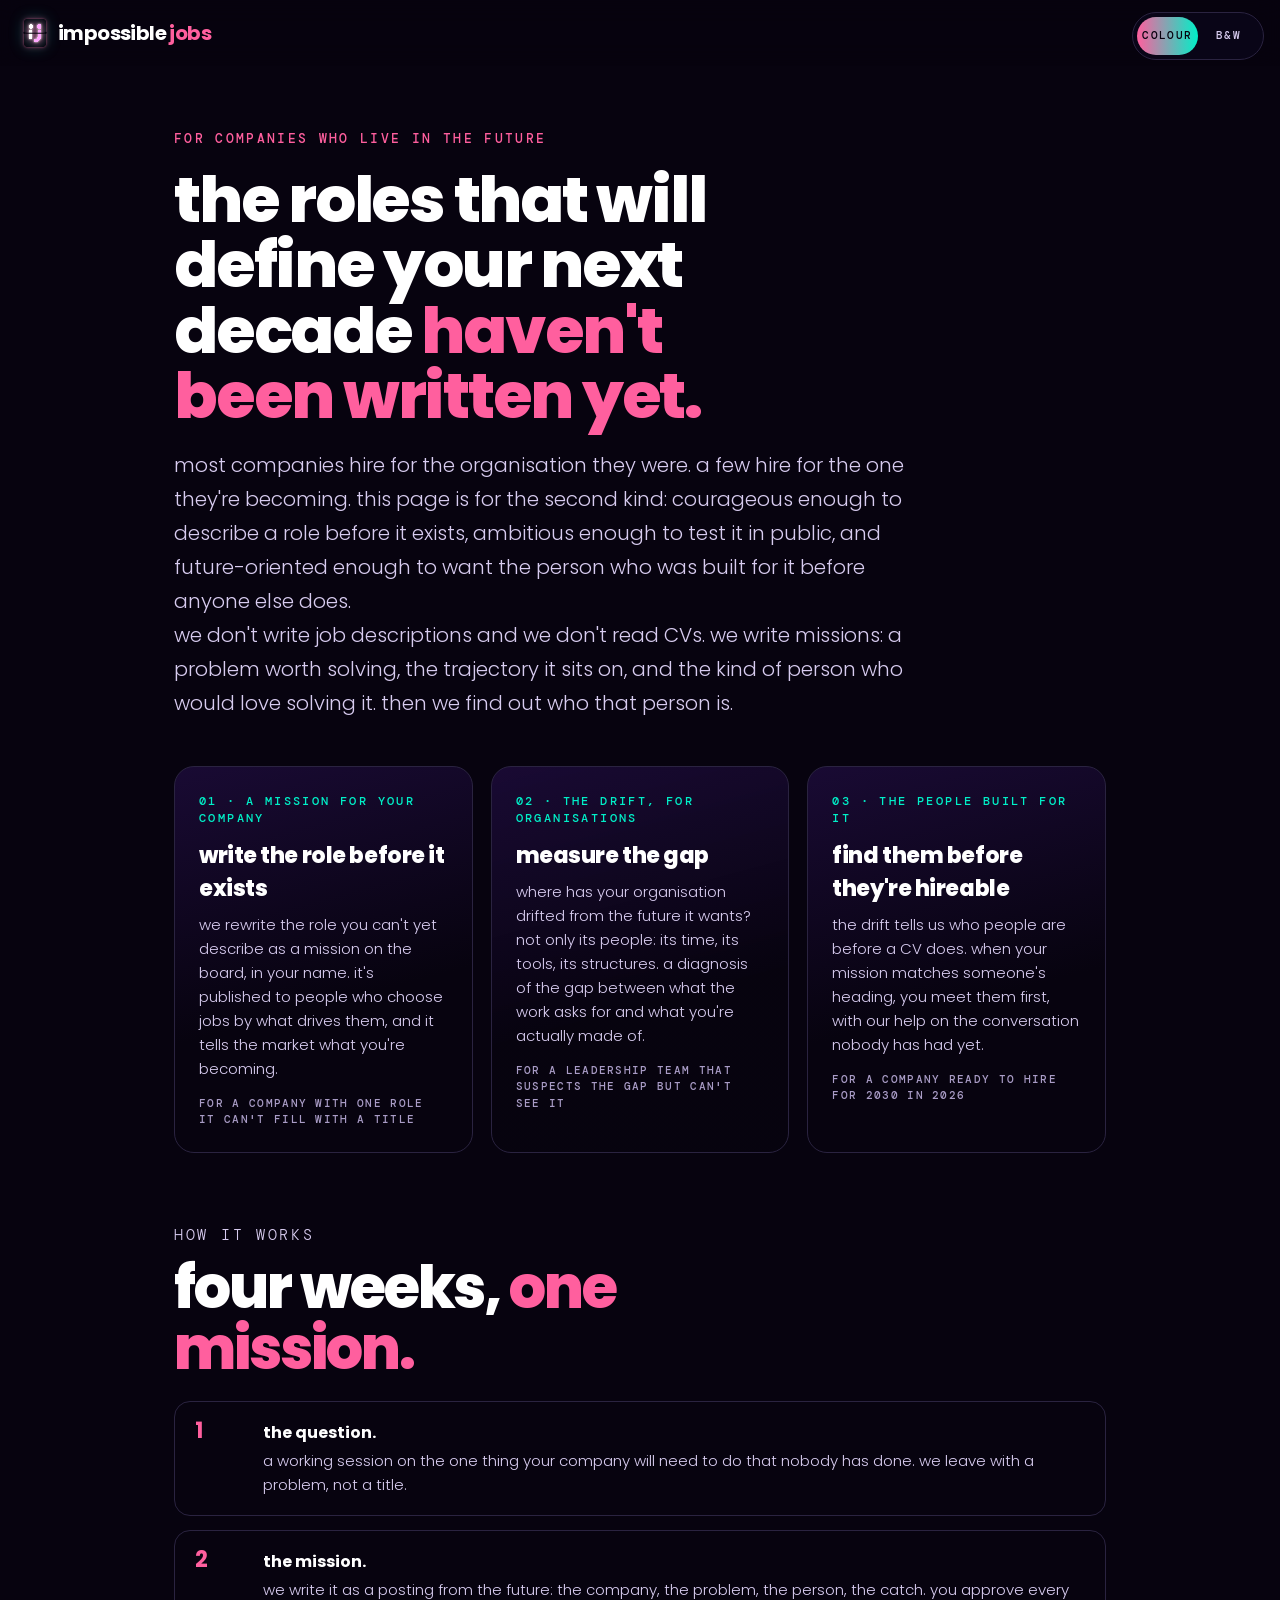
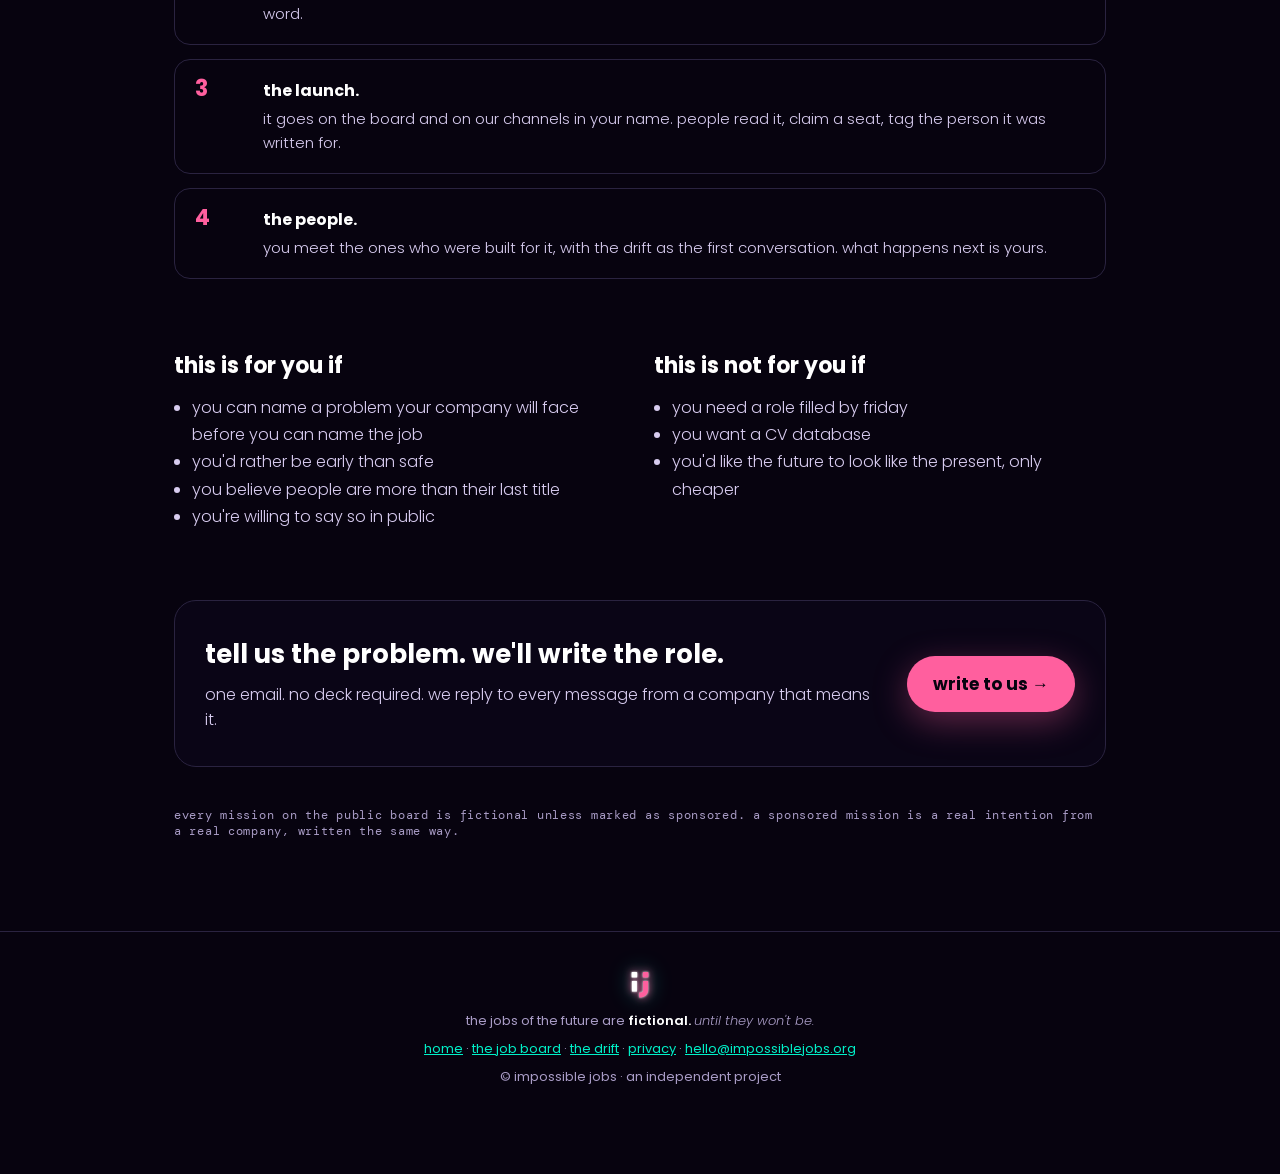
==== companies.html @ d57859fd "Add files via upload" ====
<!doctype html>
<html lang="en">
<head>
<meta charset="utf-8">
<meta name="viewport" content="width=device-width, initial-scale=1, viewport-fit=cover">
<title>for companies who live in the future · impossible jobs</title>
<meta name="description" content="the roles that will define your next decade haven't been written yet. we help courageous, future-oriented companies write them, test them, and find the people built for them.">
<meta name="theme-color" content="#07030f">
<script>try{if(localStorage.getItem('ij-theme')==='mono')document.documentElement.setAttribute('data-theme','mono')}catch(e){}</script>
<meta property="og:type" content="website">
<meta property="og:title" content="impossible jobs · for companies who live in the future">
<meta property="og:description" content="the roles that will define your next decade haven't been written yet.">
<meta property="og:image" content="https://impossiblejobs.org/og.png">
<link rel="canonical" href="https://impossiblejobs.org/companies.html">
<link rel="icon" href="favicon.svg" type="image/svg+xml">
<link rel="preconnect" href="https://fonts.googleapis.com">
<link rel="preconnect" href="https://fonts.gstatic.com" crossorigin>
<link href="https://fonts.googleapis.com/css2?family=Poppins:ital,wght@0,300;0,400;0,600;0,700;0,800;1,300&family=DM+Mono:wght@400;500&display=swap" rel="stylesheet">
<link rel="stylesheet" href="site.css">
<link rel="stylesheet" href="flap.css">
<link rel="stylesheet" href="seat.css">
<link rel="stylesheet" href="mono.css">
<style>
  .cos-page { position: relative; z-index: 1; padding: 130px 24px 80px; }
  .cos-page .wrap { max-width: 980px; }
  .cos-page h1 { font-size: clamp(34px, 5.4vw, 64px); line-height: 1.02; letter-spacing: -.035em; font-weight: 800; margin: 14px 0 20px; max-width: 16ch; }
  .cos-page h1 em { font-style: normal; color: var(--pink); }
  .cos-page .lede { max-width: 62ch; }
  .offers { display: grid; grid-template-columns: repeat(3, 1fr); gap: 18px; margin: 46px 0 0; }
  .offer { padding: 26px 24px 24px; border-radius: 20px; border: 1px solid var(--line); background: linear-gradient(165deg, rgba(107,43,217,.18), rgba(7,3,15,.7) 60%); }
  .offer .n { font: 500 12px/1.4 var(--mono); letter-spacing: .2em; text-transform: uppercase; color: var(--cyan); }
  .offer h3 { margin: 12px 0 8px; font-size: 22px; font-weight: 800; letter-spacing: -.02em; color: #fff; }
  .offer p { margin: 0; color: var(--lavender); font-weight: 300; line-height: 1.6; font-size: 15px; }
  .offer .who { margin-top: 14px; font: 500 11px/1.5 var(--mono); letter-spacing: .12em; text-transform: uppercase; color: var(--muted); }
  .cos-how { margin: 70px 0 0; }
  .cos-how ol { list-style: none; padding: 0; margin: 22px 0 0; display: grid; gap: 14px; }
  .cos-how li { display: grid; grid-template-columns: 54px 1fr; gap: 14px; align-items: start; padding: 18px 20px; border-radius: 16px; border: 1px solid var(--line); }
  .cos-how .k { font: 700 22px/1 'Poppins', sans-serif; color: var(--pink); }
  .cos-how b { display: block; color: #fff; margin-bottom: 4px; }
  .cos-how p { margin: 0; color: var(--lavender); font-weight: 300; line-height: 1.6; font-size: 15px; }
  .cos-for { margin: 70px 0 0; display: grid; grid-template-columns: 1fr 1fr; gap: 28px; }
  .cos-for h2 { font-size: 22px; margin: 0 0 12px; }
  .cos-for ul { margin: 0; padding-left: 18px; color: var(--lavender); font-weight: 300; line-height: 1.7; }
  .cos-contact { margin: 70px 0 0; padding: 34px 30px; border-radius: 22px; border: 1px solid var(--line); background: rgba(12,8,28,.6); display: grid; grid-template-columns: 1fr auto; gap: 24px; align-items: center; }
  .cos-contact h2 { margin: 0 0 8px; font-size: 26px; }
  .cos-contact p { margin: 0; color: var(--lavender); font-weight: 300; }
  .cos-page .fine { font-family: var(--mono); font-size: 12px; letter-spacing: .06em; color: var(--muted); margin-top: 40px; }
  @media (max-width: 760px) { .offers, .cos-for, .cos-contact { grid-template-columns: 1fr; } .cos-page { padding-top: 110px; } }
</style>
</head>
<body>
  <header class="bar on" id="bar">
    <a class="mini" href="index.html" aria-label="impossible jobs, home"><span class="ij-flap" data-size="22" data-mode="spin" data-spin="1800" data-hold="7000" data-delay="2500" aria-hidden="true"></span><span>impossible <span>jobs</span></span></a>
  </header>

  <main class="cos-page">
    <div class="wrap">
      <p class="eyebrow pink">for companies who live in the future</p>
      <h1>the roles that will define your next decade <em>haven't been written yet.</em></h1>
      <p class="lede">most companies hire for the organisation they were. a few hire for the one they're becoming. this page is for the second kind: courageous enough to describe a role before it exists, ambitious enough to test it in public, and future-oriented enough to want the person who was built for it before anyone else does.</p>
      <p class="lede">we don't write job descriptions and we don't read CVs. we write missions: a problem worth solving, the trajectory it sits on, and the kind of person who would love solving it. then we find out who that person is.</p>

      <div class="offers">
        <div class="offer"><p class="n">01 · a mission for your company</p><h3>write the role before it exists</h3><p>we rewrite the role you can't yet describe as a mission on the board, in your name. it's published to people who choose jobs by what drives them, and it tells the market what you're becoming.</p><p class="who">for a company with one role it can't fill with a title</p></div>
        <div class="offer"><p class="n">02 · the drift, for organisations</p><h3>measure the gap</h3><p>where has your organisation drifted from the future it wants? not only its people: its time, its tools, its structures. a diagnosis of the gap between what the work asks for and what you're actually made of.</p><p class="who">for a leadership team that suspects the gap but can't see it</p></div>
        <div class="offer"><p class="n">03 · the people built for it</p><h3>find them before they're hireable</h3><p>the drift tells us who people are before a CV does. when your mission matches someone's heading, you meet them first, with our help on the conversation nobody has had yet.</p><p class="who">for a company ready to hire for 2030 in 2026</p></div>
      </div>

      <div class="cos-how">
        <p class="eyebrow">how it works</p>
        <h2 class="h2" style="margin:10px 0 0">four weeks, <em>one mission.</em></h2>
        <ol>
          <li><span class="k">1</span><div><b>the question.</b><p>a working session on the one thing your company will need to do that nobody has done. we leave with a problem, not a title.</p></div></li>
          <li><span class="k">2</span><div><b>the mission.</b><p>we write it as a posting from the future: the company, the problem, the person, the catch. you approve every word.</p></div></li>
          <li><span class="k">3</span><div><b>the launch.</b><p>it goes on the board and on our channels in your name. people read it, claim a seat, tag the person it was written for.</p></div></li>
          <li><span class="k">4</span><div><b>the people.</b><p>you meet the ones who were built for it, with the drift as the first conversation. what happens next is yours.</p></div></li>
        </ol>
      </div>

      <div class="cos-for">
        <div><h2>this is for you if</h2><ul><li>you can name a problem your company will face before you can name the job</li><li>you'd rather be early than safe</li><li>you believe people are more than their last title</li><li>you're willing to say so in public</li></ul></div>
        <div><h2>this is not for you if</h2><ul><li>you need a role filled by friday</li><li>you want a CV database</li><li>you'd like the future to look like the present, only cheaper</li></ul></div>
      </div>

      <div class="cos-contact">
        <div><h2>tell us the problem. we'll write the role.</h2><p>one email. no deck required. we reply to every message from a company that means it.</p></div>
        <a class="cta-main" href="mailto:hello@impossiblejobs.org?subject=a%20role%20from%20the%20future">write to us →</a>
      </div>
      <p class="fine">every mission on the public board is fictional unless marked as sponsored. a sponsored mission is a real intention from a real company, written the same way.</p>
    </div>
  </main>

  <footer>
    <p class="foot-mark"><svg class="ij-mono sm" width="28" height="28" viewBox="0 0 100 100" fill="none" aria-hidden="true"><rect x="20" y="0" width="20" height="20" rx="2.5" fill="#ffffff"/><rect x="60" y="0" width="20" height="20" rx="2.5" fill="#ff5f9e"/><path d="M30 32v38" stroke="#ffffff" stroke-width="18"/><path d="M70 32v33a17 17 0 0 1-17 17H47" stroke="#ff5f9e" stroke-width="18"/></svg></p>
    <p>the jobs of the future are <strong>fictional.</strong> <em>until they won't be.</em></p>
    <p><a href="index.html">home</a> · <a href="jobs.html">the job board</a> · <a href="drift.html">the drift</a> · <a href="privacy.html">privacy</a> · <a href="mailto:hello@impossiblejobs.org">hello@impossiblejobs.org</a></p>
    <p>© impossible jobs · an independent project</p>
  </footer>
<script src="flap.js"></script>
<script src="seat.js"></script>
<script src="theme.js"></script>
</body>
</html>
---- site.css ----
:root {
    --bg: #07030f;
    --pink: #ff5f9e;
    --cyan: #00f0c8;
    --amber: #ffc857;
    --lavender: #d8ccf0;
    --muted: #a99cc6;
    --line: #2a2340;
    --mono: 'DM Mono', ui-monospace, monospace;
  }
  * { box-sizing: border-box; }
  html { scroll-behavior: smooth; overflow-x: clip; }
  body { margin: 0; background: var(--bg); color: #fff; font-family: 'Poppins', 'Avenir Next', 'Segoe UI', sans-serif; -webkit-font-smoothing: antialiased; overflow-x: clip; }
  a { color: var(--cyan); }

  /* ---------- fixed backdrop ---------- */
  .sky { position: fixed; inset: 0; z-index: 0; pointer-events: none; overflow: hidden; }
  .glow { position: absolute; border-radius: 50%; will-change: transform; }   /* soft radial gradients already: the old 90px blur cost more than anything else on the page and was barely visible */
  .glow.a { width: 60vmax; height: 60vmax; left: -18vmax; top: -22vmax; background: radial-gradient(circle, #6b2bd9 0%, transparent 65%); opacity: .55; }
  .glow.b { width: 55vmax; height: 55vmax; right: -20vmax; bottom: -24vmax; background: radial-gradient(circle, #ff5f9e 0%, transparent 62%); opacity: .38; }
  .stars { position: absolute; left: 0; right: 0; top: -100%; height: 300%; will-change: transform;
    background-image:
      radial-gradient(1px 1px at 20px 30px, #fff 50%, transparent 51%),
      radial-gradient(1px 1px at 140px 90px, #d8ccf0 50%, transparent 51%),
      radial-gradient(1.5px 1.5px at 90px 160px, #fff 50%, transparent 51%),
      radial-gradient(1px 1px at 210px 220px, #00f0c8 50%, transparent 51%),
      radial-gradient(1px 1px at 260px 40px, #fff 50%, transparent 51%);
    background-size: 300px 260px; opacity: .45; }
  .stars.far { background-size: 180px 170px; opacity: .25; }
  /* faint perspective grid: the "horizon" of the future */
  .horizon { position: absolute; left: -50%; right: -50%; bottom: -10%; height: 55%; transform-origin: 50% 100%; transform: perspective(500px) rotateX(62deg);
    overflow: hidden; mask-image: linear-gradient(to top, #000 0%, transparent 80%); -webkit-mask-image: linear-gradient(to top, #000 0%, transparent 80%); opacity: 0; will-change: opacity; }
  /* the grid slides inside the horizon (a cheap GPU move) instead of repainting its background on every scroll frame */
  .horizon-grid { position: absolute; left: 0; right: 0; top: -64px; bottom: 0; will-change: transform;
    background-image: linear-gradient(rgba(0,240,200,.12) 1px, transparent 1px), linear-gradient(90deg, rgba(0,240,200,.12) 1px, transparent 1px);
    background-size: 64px 64px; }

  .progress { position: fixed; top: 0; left: 0; height: 3px; width: 100%; z-index: 50; transform-origin: 0 50%; transform: scaleX(0); background: linear-gradient(90deg, var(--cyan), var(--pink)); }

  /* top bar */
  .bar { position: fixed; top: 0; left: 0; right: 0; z-index: 40; display: flex; justify-content: space-between; align-items: center; padding: 18px 24px;
    transition: background .4s, opacity .4s, transform .4s; opacity: 0; transform: translateY(-100%); }
  .bar.on { opacity: 1; transform: none; background: rgba(7,3,15,.72); backdrop-filter: blur(12px); -webkit-backdrop-filter: blur(12px); }
  .mini { display: flex; align-items: center; gap: 10px; color: #fff; text-decoration: none; font-weight: 700; font-size: 20px; letter-spacing: -.03em; white-space: nowrap; }
  .mini > svg { width: 20px; height: 20px; }
  .mini span span, .wordmark span { color: var(--pink); }

  /* time machine: the year advances as you scroll */
  .year { position: fixed; right: 20px; bottom: 20px; z-index: 40; font-family: var(--mono); font-size: 12px; letter-spacing: .14em; text-transform: uppercase; color: var(--muted);
    display: flex; align-items: center; gap: 10px; padding: 10px 14px; border: 1px solid var(--line); border-radius: 999px; background: rgba(7,3,15,.7); backdrop-filter: blur(8px); -webkit-backdrop-filter: blur(8px);
    opacity: 0; transition: opacity .5s; }
  .year.on { opacity: 1; }
  .year b { color: #fff; font-weight: 500; font-size: 15px; letter-spacing: .08em; min-width: 4ch; }
  .year i { width: 7px; height: 7px; border-radius: 50%; background: var(--pink); box-shadow: 0 0 10px var(--pink); }
  .year.future i { background: var(--cyan); box-shadow: 0 0 10px var(--cyan); }

  main, footer { position: relative; z-index: 1; }
  section { position: relative; }
  .wrap { max-width: 1180px; margin: 0 auto; padding: 0 24px; }
  .eyebrow { font-family: var(--mono); font-size: 13px; font-weight: 500; letter-spacing: .18em; text-transform: uppercase; color: var(--cyan); margin: 0 0 20px; }
  .eyebrow.pink { color: var(--pink); }
  .h2 { margin: 0 0 28px; font-size: clamp(34px, 4.6vw, 64px); font-weight: 800; letter-spacing: -.035em; line-height: 1.04; max-width: 18ch; }
  .h2 em { font-style: normal; color: var(--pink); }
  .lede { margin: 0; max-width: 56ch; font-size: clamp(17px, 1.6vw, 20px); line-height: 1.7; color: var(--lavender); font-weight: 300; }

  /* ---------- 1. hero ---------- */
  .hero { height: 170vh; }
  .hero .stick { position: sticky; top: 0; height: 100vh; height: 100svh; display: flex; flex-direction: column; align-items: center; justify-content: center; text-align: center; padding: 0 20px; overflow: hidden; }
  .logo { display: flex; align-items: center; gap: 14px; }
  .wordmark { font-weight: 700; font-size: clamp(30px, 6vw, 56px); letter-spacing: -0.03em; line-height: 1; }
  .slogan { margin: clamp(40px, 8vh, 80px) 0 0; max-width: 15ch; font-weight: 800; font-size: clamp(42px, 8.4vw, 112px); line-height: 1.02; letter-spacing: -0.04em; will-change: transform, opacity; }
  .slogan em { font-style: normal; color: var(--pink); white-space: nowrap; }
  .slogan .w { display: inline-block; opacity: 0; transform: translateY(40px) rotate(4deg); animation: rise .9s cubic-bezier(.2,.8,.2,1) forwards; }
  @keyframes rise { to { opacity: 1; transform: none; } }
  .sub { margin: 26px 0 0; max-width: 36ch; font-weight: 300; font-size: clamp(17px, 2vw, 22px); line-height: 1.6; color: var(--lavender); opacity: 0; animation: fade 1s 1.1s forwards; }
  @keyframes fade { to { opacity: 1; } }
  .hint { position: absolute; bottom: 32px; left: 50%; transform: translateX(-50%); display: flex; flex-direction: column; align-items: center; gap: 10px;
    font-family: var(--mono); font-size: 12px; letter-spacing: .2em; text-transform: uppercase; color: var(--muted); opacity: 0; animation: fade 1s 1.6s forwards; white-space: nowrap; }
  .hint i { width: 22px; height: 36px; border: 1.5px solid var(--muted); border-radius: 12px; position: relative; }
  .hint i::after { content: ""; position: absolute; left: 50%; top: 7px; width: 3px; height: 7px; margin-left: -1.5px; border-radius: 2px; background: var(--pink); animation: wheel 1.6s infinite; }
  @keyframes wheel { 0% { opacity: 0; transform: translateY(-3px); } 30% { opacity: 1; } 100% { opacity: 0; transform: translateY(12px); } }

  /* ---------- 2. word scrub ---------- */
  .scrub { height: 280vh; }
  .scrub .stick { position: sticky; top: 0; height: 100vh; height: 100svh; display: flex; align-items: center; }
  .scrub p { margin: 0; font-weight: 700; font-size: clamp(30px, 5.2vw, 72px); line-height: 1.12; letter-spacing: -.035em; max-width: 19ch; }
  .scrub .word { opacity: .12; transition: opacity .15s linear, color .3s; }
  .scrub .word.lit { opacity: 1; }
  .scrub .word.hot.lit { color: var(--pink); }

  /* ---------- reveal helpers ---------- */
  .reveal { opacity: 0; transform: translateY(60px); transition: opacity 1s cubic-bezier(.2,.8,.2,1), transform 1s cubic-bezier(.2,.8,.2,1); transition-delay: var(--d, 0s); }
  .reveal.left { transform: translateX(-60px); }
  .reveal.zoom { transform: scale(.85); }
  .reveal.in { opacity: 1; transform: none; }

  /* ---------- 3. the state of work (data) ---------- */
  .state { padding: 16vh 0 8vh; }
  .report-head { display: flex; flex-wrap: wrap; justify-content: space-between; align-items: flex-end; gap: 24px; margin-bottom: 64px; }
  .stamp { font-family: var(--mono); font-size: 12px; letter-spacing: .14em; text-transform: uppercase; color: var(--muted); border: 1px solid var(--line); border-radius: 8px; padding: 10px 14px; line-height: 1.7; }
  .stamp b { color: var(--pink); font-weight: 500; }

  /* people grid: 100 people, 20 light up */
  .people-sec { height: 220vh; }
  .people-sec .stick { position: sticky; top: 0; height: 100vh; height: 100svh; display: flex; align-items: center; }
  .people-layout { display: grid; grid-template-columns: 1fr; gap: 40px; align-items: center; }
  @media (min-width: 900px) { .people-layout { grid-template-columns: 1.1fr 1fr; gap: 72px; } }
  .people { display: grid; grid-template-columns: repeat(10, 1fr); gap: clamp(6px, 1vw, 12px); max-width: 520px; }
  .person { aspect-ratio: 3 / 4; width: 100%; color: #3a3058; transition: color .35s, transform .35s, filter .35s; }
  .person.on { color: var(--pink); transform: translateY(-3px); filter: drop-shadow(0 0 6px rgba(255,95,158,.6)); }
  .person.cy.on { color: var(--cyan); filter: drop-shadow(0 0 6px rgba(0,240,200,.6)); }
  @media (max-width: 700px) { .people { max-width: 250px; gap: 5px; } .people-layout { gap: 24px; } .goal-sec .big-cap, .people-sec .big-cap { font-size: 16px; } .goal-num, .big-num { font-size: 80px; } }
  .big-num { font-size: clamp(88px, 13vw, 180px); font-weight: 800; letter-spacing: -.06em; line-height: .9; }
  .big-num small { font-size: .35em; letter-spacing: -.03em; }
  .big-cap { margin: 18px 0 0; font-size: clamp(18px, 1.8vw, 22px); line-height: 1.6; color: var(--lavender); font-weight: 300; max-width: 30ch; }
  .big-cap strong { color: #fff; font-weight: 600; }
  sup a { color: var(--cyan); text-decoration: none; font-family: var(--mono); font-size: 11px; }

  .stat-grid { display: grid; grid-template-columns: 1fr; gap: 18px; padding-bottom: 6vh; }
  @media (min-width: 620px) { .stat-grid { grid-template-columns: 1fr 1fr; } }
  @media (min-width: 960px) { .stat-grid { grid-template-columns: repeat(3, 1fr); } }
  .stat .num { white-space: nowrap; }
  .stat { border: 1px solid var(--line); border-radius: 16px; padding: 30px 26px 28px; background: rgba(255,255,255,.02); position: relative; overflow: hidden; }
  .stat::after { content: ""; position: absolute; left: 0; top: 0; height: 2px; width: 100%; background: var(--c, var(--pink)); transform: scaleX(0); transform-origin: 0 50%; transition: transform 1.4s cubic-bezier(.2,.8,.2,1) .3s; }
  .stat.in::after { transform: scaleX(1); }
  .stat .k { font-family: var(--mono); font-size: 12px; letter-spacing: .14em; text-transform: uppercase; color: var(--muted); }
  .stat .num { margin-top: 14px; font-size: clamp(54px, 6.4vw, 84px); font-weight: 800; letter-spacing: -.05em; line-height: 1; color: var(--c, #fff); }
  .stat p { margin: 14px 0 0; font-size: 16px; line-height: 1.55; color: var(--lavender); font-weight: 300; }
  .stat.wide { grid-column: 1 / -1; display: flex; flex-wrap: wrap; align-items: center; gap: 12px 40px; }
  .stat.wide .num { margin: 0; font-size: clamp(64px, 10vw, 140px); }
  .stat.wide p { flex: 1 1 320px; margin: 0; font-size: clamp(17px, 1.7vw, 20px); }
  .meter { margin-top: 18px; height: 6px; border-radius: 4px; background: var(--line); overflow: hidden; }
  .meter i { display: block; height: 100%; width: 0; background: var(--c, var(--pink)); border-radius: 4px; transition: width 1.6s cubic-bezier(.2,.8,.2,1) .2s; }
  .stat.in .meter i { width: var(--w); }

  /* ---------- 4. why we were born: the gap ---------- */
  .gap-sec { height: 300vh; }
  .gap-sec .stick { position: sticky; top: 0; height: 100vh; height: 100svh; display: flex; flex-direction: column; justify-content: center; overflow: hidden; }
  .gap-intro { text-align: center; margin-bottom: clamp(28px, 5vh, 56px); }
  .gap-intro .h2 { margin: 0 auto; max-width: 20ch; }
  .split { position: relative; display: grid; grid-template-columns: 1fr 1fr; gap: 0; max-width: 1080px; margin: 0 auto; width: 100%; }
  .side { padding: 28px clamp(16px, 3vw, 40px); will-change: transform; }
  .side.l { text-align: right; border-right: 2px solid var(--line); }
  .side.r { border-left: 2px solid var(--line); }
  .side h3 { margin: 0 0 18px; font-family: var(--mono); font-size: 12px; font-weight: 500; letter-spacing: .16em; text-transform: uppercase; }
  .side.l h3 { color: var(--muted); } .side.r h3 { color: var(--pink); }
  .side ul { margin: 0; padding: 0; list-style: none; display: grid; gap: 10px; }
  .side li { font-size: clamp(18px, 2.4vw, 30px); font-weight: 700; letter-spacing: -.02em; line-height: 1.15; }
  .side.l li { color: #6f6590; text-decoration: line-through; text-decoration-color: rgba(255,95,158,.0); transition: text-decoration-color .6s; }
  .side.l.cross li { text-decoration-color: rgba(255,95,158,.7); }
  .rift { position: absolute; top: 0; bottom: 0; left: 50%; width: 0; display: flex; align-items: center; justify-content: center; pointer-events: none; }
  .rift-label { position: absolute; white-space: nowrap; text-align: center; opacity: 0; transform: scale(.8); will-change: transform, opacity; }
  .rift-label .wordmark { font-size: clamp(22px, 3vw, 40px); }
  .rift-label span.t { display: block; margin-top: 10px; font-family: var(--mono); font-size: 12px; letter-spacing: .16em; text-transform: uppercase; color: var(--cyan); }
  .rift-beam { position: absolute; top: -10%; bottom: -10%; width: 2px; left: -1px; background: linear-gradient(transparent, var(--cyan), var(--pink), transparent); opacity: 0; filter: drop-shadow(0 0 10px var(--cyan)); }
  .gap-out { margin: clamp(28px, 5vh, 56px) auto 0; max-width: 60ch; text-align: center; opacity: 0; transform: translateY(20px); transition: opacity .8s, transform .8s; }
  .gap-out.in { opacity: 1; transform: none; }
  @media (max-width: 700px) {
    .split { display: flex; flex-direction: column; }
    .side.l, .side.r { text-align: center; border: 0; padding: 6px 8px; }
    .side.l { order: 1; } .rift { order: 2; } .side.r { order: 3; }
    .side ul { gap: 4px; } .side h3 { margin-bottom: 10px; }
    .rift { position: relative; left: auto; top: auto; bottom: auto; width: auto; height: 96px; }
    .rift-beam { top: 50%; bottom: auto; left: 10%; right: 10%; width: auto; height: 2px; background: linear-gradient(90deg, transparent, var(--cyan), var(--pink), transparent); }
    .side li { font-size: 18px; }
    .gap-intro { margin-bottom: 20px; }
    .gap-intro .h2 { font-size: 30px; }
    .gap-out { margin-top: 20px; font-size: 16px; }
  }

  .born { padding: 14vh 0 18vh; }
  .born-grid { display: grid; grid-template-columns: 1fr; gap: 32px 72px; }
  @media (min-width: 900px) { .born-grid { grid-template-columns: 1fr 1fr; } }
  .born .lede + .lede { margin-top: 20px; }
  .born .pull { font-size: clamp(24px, 2.6vw, 34px); font-weight: 700; letter-spacing: -.02em; line-height: 1.3; max-width: 22ch; }
  .born .pull em { font-style: normal; color: var(--pink); }

  /* ---------- 5. horizontal missions ---------- */
  .missions { height: 420vh; }
  .missions .stick { position: sticky; top: 0; height: 100vh; height: 100svh; display: flex; flex-direction: column; justify-content: center; overflow: hidden; }
  .missions .h2 { margin-bottom: 36px; }
  .rail { display: flex; gap: 24px; padding: 0 24px 0 max(24px, calc((100vw - 1180px) / 2 + 24px)); will-change: transform; }
  .card { flex: none; width: min(78vw, 380px); height: min(56vh, 460px); border-radius: 18px; padding: 30px 28px; position: relative; overflow: hidden;
    border: 1px solid var(--line); background: linear-gradient(160deg, rgba(107,43,217,.22), rgba(7,3,15,.6) 55%); display: flex; flex-direction: column; justify-content: space-between;
    transition: transform .5s cubic-bezier(.2,.8,.2,1), border-color .5s; }
  .card:hover { transform: translateY(-8px) rotate(-1deg); border-color: var(--pink); }
  .card .big { position: absolute; right: -10px; bottom: -40px; font-size: 200px; font-weight: 800; letter-spacing: -.06em; color: rgba(255,255,255,.04); line-height: 1; }
  .card .n { font-family: var(--mono); font-size: 14px; color: var(--cyan); letter-spacing: .1em; }
  .card h3 { margin: 0; font-size: clamp(26px, 2.6vw, 32px); line-height: 1.1; font-weight: 700; letter-spacing: -.02em; }
  .card .co { margin: 12px 0 0; color: var(--lavender); font-size: 16px; }
  .card .meta { display: flex; justify-content: space-between; font-family: var(--mono); font-size: 12px; color: var(--muted); letter-spacing: .08em; text-transform: uppercase; }
  .card .meta b { color: var(--pink); font-weight: 500; }
  .card.end { background: var(--pink); color: var(--bg); border-color: var(--pink); justify-content: center; }
  .card.end h3 { font-size: clamp(30px, 3vw, 40px); font-weight: 800; }
  .card.end p { margin: 16px 0 0; font-size: 17px; }
  .rail-count { margin-top: 28px; padding: 0 max(24px, calc((100vw - 1180px) / 2 + 24px)); display: flex; align-items: center; gap: 16px; font-family: var(--mono); color: var(--muted); font-size: 13px; }
  .rail-count .bar2 { flex: 0 1 240px; height: 2px; background: var(--line); position: relative; }
  .rail-count .bar2 i { position: absolute; inset: 0; background: var(--pink); transform-origin: 0 50%; transform: scaleX(0); }

  /* ---------- 6. departures board ---------- */
  .board-sec { padding: 18vh 0; }
  .board { border-radius: 16px; overflow: hidden; border: 1px solid var(--line); background: #0d0820; font-family: var(--mono); }
  .board .row { display: grid; grid-template-columns: 48px minmax(0,1fr) auto; gap: 16px; padding: 16px 22px; border-top: 1px solid #1b1430; align-items: center; font-size: 15px; letter-spacing: .04em; text-transform: uppercase; }
  .board .row.head { border-top: 0; color: var(--muted); font-size: 12px; letter-spacing: .18em; background: #120b28; }
  .board .row .t { color: #fff; white-space: nowrap; overflow: hidden; text-overflow: ellipsis; }
  .board .row .s { text-align: right; font-weight: 500; }
  .s.st-final { color: var(--pink); } .s.st-boarding { color: var(--cyan); } .s.st-delayed { color: var(--amber); } .s.st-classified { color: var(--muted); } .s.st-last { color: var(--pink); }
  .board .row:not(.head) { opacity: 0; transform: translateX(-20px); transition: opacity .5s, transform .5s; transition-delay: var(--d, 0s); }
  .board.in .row { opacity: 1; transform: none; }
  .board .hide-sm { display: none; color: var(--lavender); white-space: nowrap; overflow: hidden; text-overflow: ellipsis; }
  @media (min-width: 760px) { .board .row { grid-template-columns: 64px minmax(0,1.4fr) minmax(0,1fr) 64px 140px; } .board .hide-sm { display: block; } }
  .blink { animation: blink 1.2s steps(2) infinite; } @keyframes blink { 50% { opacity: .2; } }

  /* ---------- 7. the goal ---------- */
  .goal-sec { height: 240vh; }
  .goal-sec .stick { position: sticky; top: 0; height: 100vh; height: 100svh; display: flex; align-items: center; }
  .goal-num { font-size: clamp(88px, 13vw, 180px); font-weight: 800; letter-spacing: -.06em; line-height: .9; color: var(--cyan); }
  .goal-num small { font-size: .35em; color: #fff; letter-spacing: -.03em; }

  /* ---------- 8. final ---------- */
  .final { min-height: 120vh; display: flex; align-items: center; justify-content: center; text-align: center; overflow: hidden; }
  .final h2 { margin: 0 auto; max-width: 14ch; font-size: clamp(44px, 8vw, 116px); line-height: 1; font-weight: 800; letter-spacing: -.045em; }
  .final h2 em { font-style: normal; color: var(--pink); }
  .final p { margin: 32px auto 0; max-width: 40ch; font-size: clamp(17px, 2vw, 21px); color: var(--lavender); font-weight: 300; line-height: 1.6; }
  .final .fly { position: absolute; width: 60px; left: -80px; top: 92%; will-change: transform; z-index: 0; opacity: .9; }
  .final .wrap { position: relative; z-index: 1; }

  footer { padding: 40px 24px 80px; text-align: center; font-size: 13px; color: var(--muted); border-top: 1px solid var(--line); }
  footer p { margin: 6px 0; line-height: 1.7; }
  footer em { font-weight: 300; }
  footer strong { color: #fff; font-weight: 600; }
  footer ol { list-style: none; margin: 14px auto; padding: 0; max-width: 760px; display: grid; gap: 4px; font-family: var(--mono); font-size: 12px; }

  @media (prefers-reduced-motion: reduce) {
    html { scroll-behavior: auto; }
    *, *::before, *::after { animation: none !important; transition: none !important; }
    .slogan .w, .sub, .hint, .reveal, .board .row, .gap-out, .rift-label { opacity: 1 !important; transform: none !important; }
    .hero, .scrub, .missions, .people-sec, .gap-sec, .goal-sec { height: auto; }
    .stick { position: static !important; height: auto !important; min-height: 100vh; padding: 12vh 0; }
    .scrub .word { opacity: 1; }
    .rail { flex-wrap: wrap; transform: none !important; }
    .rift { position: static; width: auto; height: auto; padding: 24px 0; }
    .rift-label { position: static; }
    .stat::after { transform: scaleX(1); } .meter i { width: var(--w); }
  }

  /* ---------- openable menu ---------- */
  .menu-btn { position: fixed; top: 12px; right: 16px; z-index: 70; display: flex; align-items: center; gap: 12px; height: 48px; padding: 0 8px 0 18px;
    border: 1px solid var(--line); border-radius: 999px; background: rgba(7,3,15,.7); backdrop-filter: blur(10px); -webkit-backdrop-filter: blur(10px);
    color: #fff; font: 500 12px/1 var(--mono); letter-spacing: .18em; text-transform: uppercase; cursor: pointer; transition: border-color .3s; }
  .menu-btn:hover, .menu-btn:focus-visible { border-color: var(--pink); outline: none; }
  .menu-btn .lines { position: relative; width: 32px; height: 32px; border-radius: 50%; background: var(--pink); }
  .menu-btn .lines i { position: absolute; left: 9px; width: 14px; height: 2px; background: var(--bg); border-radius: 2px; transition: transform .4s cubic-bezier(.2,.8,.2,1), opacity .3s; }
  .menu-btn .lines i:nth-child(1) { top: 11px; } .menu-btn .lines i:nth-child(2) { top: 15px; } .menu-btn .lines i:nth-child(3) { top: 19px; }
  .menu-open .menu-btn .lines i:nth-child(1) { transform: translateY(4px) rotate(45deg); }
  .menu-open .menu-btn .lines i:nth-child(2) { opacity: 0; }
  .menu-open .menu-btn .lines i:nth-child(3) { transform: translateY(-4px) rotate(-45deg); }
  .menu-open { overflow: hidden; }

  .menu { position: fixed; inset: 0; z-index: 65; background: #07030f; visibility: hidden;
    clip-path: circle(0px at calc(100% - 48px) 36px); transition: clip-path .8s cubic-bezier(.7,0,.2,1), visibility 0s .8s; overflow-y: auto; }
  .menu::before { content: ""; position: fixed; inset: 0; pointer-events: none;
    background: radial-gradient(60vmax 60vmax at 90% 0%, rgba(255,95,158,.18), transparent 60%), radial-gradient(50vmax 50vmax at 0% 100%, rgba(107,43,217,.3), transparent 60%); }
  .menu-open .menu { visibility: visible; clip-path: circle(150vmax at calc(100% - 48px) 36px); transition: clip-path .8s cubic-bezier(.7,0,.2,1), visibility 0s; }
  .menu-inner { position: relative; max-width: 1180px; min-height: 100%; margin: 0 auto; padding: 110px 24px 40px; display: grid; grid-template-columns: 1fr; gap: 40px; align-content: start; }
  @media (min-width: 900px) { .menu-inner { grid-template-columns: 1fr 1.25fr; gap: 72px; align-content: center; } }
  .mnav { display: grid; gap: 6px; align-content: start; }
  .mnav button { all: unset; cursor: pointer; display: flex; align-items: baseline; gap: 18px; padding: 8px 0; font-weight: 800; font-size: clamp(34px, 5.4vw, 72px); letter-spacing: -.04em; line-height: 1.05; color: #4b416b;
    opacity: 0; transform: translateY(40px); transition: color .3s, opacity .6s, transform .6s cubic-bezier(.2,.8,.2,1); }
  .mnav button span { font: 500 13px/1 var(--mono); letter-spacing: .14em; color: var(--muted); transform: translateY(-.6em); }
  .mnav button:hover, .mnav button:focus-visible { color: #fff; }
  .mnav button[aria-selected="true"] { color: #fff; }
  .mnav button[aria-selected="true"] span { color: var(--pink); }
  .mnav button[aria-selected="true"]::after { content: ""; width: 12px; height: 12px; border-radius: 50%; background: var(--pink); box-shadow: 0 0 14px var(--pink); align-self: center; }
  .menu-open .mnav button { opacity: 1; transform: none; }
  .menu-open .mnav button:nth-child(1) { transition-delay: .25s, .25s, .25s; }
  .menu-open .mnav button:nth-child(2) { transition-delay: .33s, .33s, .33s; }
  .menu-open .mnav button:nth-child(3) { transition-delay: .41s, .41s, .41s; }
  .mnav .home { margin-top: 18px; font: 500 13px/1 var(--mono); letter-spacing: .14em; text-transform: uppercase; color: var(--cyan); text-decoration: none; opacity: 0; transition: opacity .6s .5s; }
  .menu-open .mnav .home { opacity: 1; }
  .mpanel { opacity: 0; transform: translateY(20px); transition: opacity .5s, transform .5s; }
  .mpanel[hidden] { display: none; }
  .mpanel.show { opacity: 1; transform: none; }
  .mpanel .eyebrow { margin-bottom: 16px; }
  .mpanel h3 { margin: 0 0 20px; font-size: clamp(26px, 3vw, 40px); font-weight: 800; letter-spacing: -.03em; line-height: 1.1; }
  .mpanel h3 em { font-style: normal; color: var(--pink); }
  .mpanel p { margin: 0 0 16px; font-size: clamp(16px, 1.5vw, 18px); line-height: 1.7; color: var(--lavender); font-weight: 300; max-width: 58ch; }
  .mpanel p strong { color: #fff; font-weight: 600; }
  .mpanel .fine { font-family: var(--mono); font-size: 12px; letter-spacing: .08em; color: var(--muted); }
  .addr { margin: 8px 0 28px; padding: 22px 24px; border: 1px dashed var(--line); border-radius: 14px; font-family: var(--mono); font-size: 14px; line-height: 1.9; color: var(--lavender); max-width: 460px; }
  .addr b { color: #fff; font-weight: 500; }
  .mail { display: inline-flex; align-items: center; gap: 12px; padding: 16px 26px; border-radius: 999px; background: var(--pink); color: var(--bg); font-weight: 700; font-size: clamp(16px, 1.8vw, 20px); text-decoration: none; transition: transform .3s, box-shadow .3s; }
  .mail:hover, .mail:focus-visible { transform: translateY(-2px); box-shadow: 0 10px 30px rgba(255,95,158,.35); outline: none; color: var(--bg); }
  .roadmap { list-style: none; margin: 8px 0 20px; padding: 0; display: grid; gap: 10px; }
  .roadmap li { display: flex; align-items: center; gap: 14px; font-family: var(--mono); font-size: 13px; letter-spacing: .08em; text-transform: uppercase; color: var(--muted); }
  .roadmap li i { width: 10px; height: 10px; border-radius: 50%; border: 1.5px solid currentColor; flex: none; }
  .roadmap li.on { color: var(--cyan); } .roadmap li.on i { background: var(--cyan); box-shadow: 0 0 10px var(--cyan); }
  .roadmap li.soon { color: var(--amber); } .roadmap li.soon i { background: var(--amber); animation: blink 1.4s steps(2) infinite; }

  /* ---------- module cards ---------- */
  .modules { padding: 16vh 0 18vh; }
  .modules .head { text-align: center; margin: 0 auto 64px; }
  .modules .head .h2 { margin: 0 auto 20px; max-width: 18ch; }
  .modules .head .lede { margin: 0 auto; }
  .mod-grid { display: grid; grid-template-columns: 1fr; gap: 22px; perspective: 1200px; }
  @media (min-width: 900px) { .mod-grid { grid-template-columns: repeat(3, 1fr); } }
  .mod { position: relative; display: flex; flex-direction: column; min-height: 440px; padding: 28px 26px 26px; border-radius: 22px; border: 1px solid var(--line); overflow: hidden;
    background: linear-gradient(165deg, rgba(107,43,217,.25), rgba(7,3,15,.75) 60%); color: #fff; text-decoration: none;
    transform-style: preserve-3d; transition: border-color .4s, box-shadow .4s; will-change: transform; }
  .mod::before { content: ""; position: absolute; inset: 0; pointer-events: none; background: radial-gradient(400px 300px at var(--mx, 50%) var(--my, 0%), rgba(255,255,255,.08), transparent 60%); opacity: 0; transition: opacity .4s; }
  .mod:hover::before { opacity: 1; }
  a.mod:hover, a.mod:focus-visible { border-color: var(--pink); box-shadow: 0 20px 60px rgba(255,95,158,.2); outline: none; }
  .mod .top { display: flex; justify-content: space-between; align-items: center; font: 500 12px/1 var(--mono); letter-spacing: .14em; text-transform: uppercase; color: var(--muted); }
  .status { display: inline-flex; align-items: center; gap: 8px; padding: 7px 11px; border-radius: 999px; border: 1px solid var(--line); color: var(--muted); }
  .status i { width: 7px; height: 7px; border-radius: 50%; background: currentColor; }
  .mod.online .status { color: var(--cyan); border-color: rgba(0,240,200,.35); } .mod.online .status i { box-shadow: 0 0 10px var(--cyan); }
  .mod.activating .status { color: var(--amber); border-color: rgba(255,200,87,.35); } .mod.activating .status i { animation: blink 1s steps(2) infinite; }
  .mod .icon { margin: 36px 0 28px; width: 76px; height: 76px; }
  .mod .icon * { vector-effect: non-scaling-stroke; }
  .mod h3 { margin: 0 0 12px; font-size: clamp(26px, 2.4vw, 32px); font-weight: 800; letter-spacing: -.03em; line-height: 1.08; }
  .mod p { margin: 0; font-size: 16px; line-height: 1.6; color: var(--lavender); font-weight: 300; }
  .mod .foot { margin-top: auto; padding-top: 28px; }
  .boot { display: flex; justify-content: space-between; font: 500 11px/1 var(--mono); letter-spacing: .14em; text-transform: uppercase; color: var(--muted); margin-bottom: 10px; }
  .boot-bar { height: 4px; border-radius: 4px; background: var(--line); overflow: hidden; }
  .boot-bar i { display: block; height: 100%; width: 0; border-radius: 4px; background: var(--c, var(--cyan)); transition: width 2.2s cubic-bezier(.3,.7,.2,1) var(--d, 0s); }
  .mod.activating .boot-bar i { background: repeating-linear-gradient(-45deg, var(--amber) 0 8px, #c9952f 8px 16px); background-size: 200% 100%; animation: stripes 1s linear infinite; }
  @keyframes stripes { to { background-position: -45px 0; } }
  .mod.in .boot-bar i { width: var(--w); }
  .mod .cta { margin-top: 22px; display: flex; justify-content: space-between; align-items: center; font-weight: 700; font-size: 17px; }
  .mod .cta .arrow { width: 44px; height: 44px; border-radius: 50%; display: grid; place-items: center; background: var(--pink); color: var(--bg); transition: transform .4s cubic-bezier(.2,.8,.2,1); }
  a.mod:hover .cta .arrow { transform: translateX(6px) rotate(-45deg); }
  .mod.activating .cta { color: var(--muted); font-weight: 500; font-family: var(--mono); font-size: 12px; letter-spacing: .14em; text-transform: uppercase; }
  .mod .scan { position: absolute; left: 0; right: 0; height: 120px; top: -120px; pointer-events: none; background: linear-gradient(transparent, rgba(0,240,200,.08), transparent); }
  .mod.in .scan { animation: scan 2.6s cubic-bezier(.4,0,.2,1) var(--d, 0s) 1; }
  @keyframes scan { to { top: 110%; } }

  /* ---------- job board page ---------- */
  .jobs-hero { padding: 150px 0 6vh; }
  .back { display: inline-flex; align-items: center; gap: 10px; margin-bottom: 40px; font: 500 12px/1 var(--mono); letter-spacing: .16em; text-transform: uppercase; color: var(--cyan); text-decoration: none; }
  .back:hover { color: #fff; }
  .jobs-hero h1 { margin: 0 0 24px; font-size: clamp(44px, 7.6vw, 104px); font-weight: 800; letter-spacing: -.045em; line-height: 1; max-width: 14ch; }
  .jobs-hero h1 em { font-style: normal; color: var(--pink); }

  @media (prefers-reduced-motion: reduce) {
    .menu { transition: none; } .mnav button, .mnav .home, .mpanel { opacity: 1 !important; transform: none !important; }
    .mod .boot-bar i { width: var(--w); }
  }

  /* ---------- modules dock (lower third) ---------- */
  @property --dock-space { syntax: '<length>'; inherits: true; initial-value: 0px; }
  :root { --dock-h: clamp(230px, 32vh, 320px); --dock-head: 54px; --dock-space: 0px; transition: --dock-space .8s cubic-bezier(.2,.9,.2,1); }
  html.dock-on { --dock-space: var(--dock-h); }
  html.dock-min { --dock-space: var(--dock-head); }
  @media (max-width: 700px) { :root { --dock-h: 258px; --dock-head: 48px; } }

  /* scroll scenes fit the space above the dock */
  .scrub .stick, .people-sec .stick, .gap-sec .stick, .goal-sec .stick { height: calc(100vh - var(--dock-space)); height: calc(100svh - var(--dock-space)); }
  .people { max-width: min(520px, calc((100svh - var(--dock-space) - 150px) / 1.45)); }
  @media (max-width: 700px) { .people { max-width: min(250px, calc((100svh - var(--dock-space) - 340px) / 1.4)); } }
  body { padding-bottom: var(--dock-space); }
  .year { bottom: calc(var(--dock-space) + 16px); }

  .dock { position: fixed; left: 0; right: 0; bottom: 0; z-index: 45; height: var(--dock-h);
    background: linear-gradient(to top, rgba(7,3,15,.98) 75%, rgba(7,3,15,.9)); border-top: 1px solid var(--line);
    backdrop-filter: blur(16px); -webkit-backdrop-filter: blur(16px); box-shadow: 0 -20px 60px rgba(0,0,0,.45);
    transform: translateY(105%); transition: transform .8s cubic-bezier(.2,.9,.2,1); }
  .dock::before { content: ""; position: absolute; left: 0; right: 0; top: -1px; height: 1px; background: linear-gradient(90deg, transparent, var(--cyan), var(--pink), transparent); opacity: .8; }
  html.dock-on .dock { transform: none; }
  html.dock-min .dock { transform: translateY(calc(100% - var(--dock-head))); }
  html.menu-open .dock { transform: translateY(105%); }
  .dock-inner { max-width: 1180px; height: 100%; margin: 0 auto; padding: 0 24px; display: flex; flex-direction: column; }
  .dock-head { height: var(--dock-head); flex: none; display: flex; align-items: center; justify-content: space-between; gap: 16px; }
  .dock-title { margin: 0; display: flex; align-items: center; gap: 10px; font: 500 12px/1 var(--mono); letter-spacing: .16em; text-transform: uppercase; color: var(--muted); white-space: nowrap; }
  .dock-title b { color: #fff; font-weight: 500; }
  .dock-title .sep { color: var(--line); }
  .dock-title .dot { width: 8px; height: 8px; border-radius: 50%; background: var(--cyan); box-shadow: 0 0 10px var(--cyan); animation: pulse 2s ease-in-out infinite; }
  @keyframes pulse { 50% { opacity: .35; } }
  .dock-toggle { display: inline-flex; align-items: center; gap: 8px; height: 34px; padding: 0 14px; border-radius: 999px; border: 1px solid var(--line); background: transparent; color: var(--lavender);
    font: 500 11px/1 var(--mono); letter-spacing: .16em; text-transform: uppercase; cursor: pointer; transition: border-color .3s, color .3s; }
  .dock-toggle:hover, .dock-toggle:focus-visible { border-color: var(--pink); color: #fff; outline: none; }
  .dock-toggle svg { transition: transform .4s; }
  html.dock-min .dock-toggle svg { transform: rotate(180deg); }

  .dock .mod-grid { flex: 1; min-height: 0; display: grid; grid-template-columns: repeat(3, 1fr); gap: 16px; padding-bottom: 18px; perspective: 1200px; }
  .dock .mod { min-height: 0; padding: 16px 18px; border-radius: 18px; display: grid; grid-template-columns: auto 1fr; grid-template-rows: auto auto 1fr auto; column-gap: 14px; align-content: start;
    opacity: 0; translate: 0 50px; transition: opacity .6s, translate .7s cubic-bezier(.2,.9,.2,1), border-color .4s, box-shadow .4s; transition-delay: 0s; }
  html.dock-on .dock .mod { opacity: 1; translate: 0 0; }
  html.dock-on .dock .mod[data-i="0"] { transition-delay: .25s, .25s, 0s, 0s; }
  html.dock-on .dock .mod[data-i="1"] { transition-delay: .37s, .37s, 0s, 0s; }
  html.dock-on .dock .mod[data-i="2"] { transition-delay: .49s, .49s, 0s, 0s; }
  .dock .mod .top { grid-column: 1 / -1; margin-bottom: 12px; }
  .dock .mod .icon { grid-row: 2 / 4; margin: 2px 0 0; width: 46px; height: 46px; }
  .dock .mod h3 { grid-column: 2; margin: 0 0 6px; font-size: clamp(19px, 1.7vw, 23px); align-self: center; }
  .dock .mod p { grid-column: 2; font-size: 14px; line-height: 1.5; display: -webkit-box; -webkit-line-clamp: 2; -webkit-box-orient: vertical; overflow: hidden; }
  .dock .mod .foot { grid-column: 1 / -1; padding-top: 12px; margin-top: 0; align-self: end; }
  .dock .mod .boot { margin-bottom: 8px; }
  .dock .mod .cta { margin-top: 12px; font-size: 15px; }
  .dock .mod .cta .arrow { width: 34px; height: 34px; }
  .dock .mod.activating .cta { font-size: 11px; height: 34px; }

  /* shorter screens: drop the descriptions */
  @media (max-height: 760px) and (min-width: 701px) { .dock .mod p { display: none; } .dock .mod .icon { grid-row: 2; width: 36px; height: 36px; } }

  /* phones: three compact rows */
  @media (max-width: 700px) {
    .dock-inner { padding: 0 14px; }
    .dock-title { font-size: 11px; letter-spacing: .12em; }
    .dock-title .hide-sm { display: none; }
    .dock-toggle .lbl { display: none; }
    .dock-toggle { width: 34px; padding: 0; justify-content: center; }
    .dock .mod-grid { grid-template-columns: 1fr; gap: 8px; padding-bottom: 12px; }
    .dock .mod { grid-template-columns: auto 1fr auto; grid-template-rows: auto auto; padding: 10px 14px; border-radius: 14px; column-gap: 12px; row-gap: 6px; align-items: center; }
    .dock .mod .top { grid-column: 3; grid-row: 1; margin: 0; }
    .dock .mod .top > span:first-child { display: none; }
    .dock .mod .icon { grid-column: 1; grid-row: 1 / 3; width: 34px; height: 34px; margin: 0; }
    .dock .mod h3 { grid-column: 2; grid-row: 1; margin: 0; font-size: 17px; }
    .dock .mod p, .dock .mod .boot, .dock .mod .cta { display: none; }
    .dock .mod .foot { grid-column: 2 / 4; grid-row: 2; padding: 0; }
    .dock .status { padding: 5px 9px; font-size: 10px; }
    .gap-sec .rift { height: 72px; }
    .gap-sec .side li { font-size: 16px; }
    .gap-sec .side h3 { margin-bottom: 6px; }
    .gap-sec .gap-out { font-size: 14px; line-height: 1.55; margin-top: 12px; }
    .gap-intro .h2 { font-size: 26px; }
  }
  @media (prefers-reduced-motion: reduce) { .dock, .dock .mod { transition: none !important; } }

  /* dock fit fixes */
  .dock .mod .top { margin-bottom: 8px; }
  .dock .mod p { -webkit-line-clamp: 1; }
  .dock .mod .foot { padding-top: 10px; }
  .dock .mod .cta { margin-top: 10px; }
  @media (max-width: 700px) {
    .year { top: 70px; right: 14px; bottom: auto; padding: 7px 11px; font-size: 10px; }
    .year b { font-size: 12px; }
    .goal-sec .people { max-width: min(250px, calc((100svh - var(--dock-space) - 400px) / 1.4)); }
    .goal-sec .big-cap, .people-sec .big-cap { font-size: 15px; line-height: 1.5; margin-top: 10px; }
    .gap-sec .side ul { display: flex; flex-wrap: wrap; justify-content: center; gap: 2px 14px; }
    .gap-sec .side li { font-size: 15px; }
    .gap-sec .rift { height: 64px; }
  }
  .dock-year { display: none; }
  @media (max-width: 700px) {
    .dock-head { gap: 10px; }
    .dock-title { flex: 1; min-width: 0; }
    .dock-year { display: inline-flex; align-items: center; gap: 7px; font: 500 12px/1 var(--mono); letter-spacing: .1em; color: #fff; }
    .dock-year i { width: 6px; height: 6px; border-radius: 50%; background: var(--pink); box-shadow: 0 0 8px var(--pink); }
    .dock-year.future i { background: var(--cyan); box-shadow: 0 0 8px var(--cyan); }
    html.dock-on .year, html.dock-min .year { display: none; }
    .year { top: auto; bottom: 16px; }
  }
  @media (min-width: 701px) {
    .gap-sec .gap-intro { margin-bottom: 18px; }
    .gap-sec .h2 { font-size: clamp(30px, 3.4vw, 48px); }
    .gap-sec .side { padding-top: 14px; padding-bottom: 14px; }
    .gap-sec .side li { font-size: clamp(17px, 2vw, 26px); }
    .gap-sec .gap-out { margin-top: 18px; font-size: 16px; }
  }
  .dock .mod p { max-height: 1.5em; white-space: nowrap; text-overflow: ellipsis; display: block; }
  @media (max-height: 760px) and (min-width: 701px) { .dock .mod p { display: none; } }
  @media (max-width: 700px) { .dock .mod { padding: 9px 14px 12px; } .dock .mod-grid { gap: 7px; } }

  /* ---------- minimised dock: glowing call to open ---------- */
  html.dock-min .dock-head { cursor: pointer; position: relative; }
  .dock-head::after { content: ""; position: absolute; inset: 0 -24px; pointer-events: none; opacity: 0;
    background: linear-gradient(100deg, transparent 30%, rgba(0,240,200,.10) 45%, rgba(255,95,158,.16) 55%, transparent 70%); background-size: 250% 100%; }
  html.dock-min .dock-head::after { opacity: 1; animation: sweep 3.2s ease-in-out infinite; }
  @keyframes sweep { 0% { background-position: 120% 0; } 100% { background-position: -120% 0; } }
  html.dock-min .dock::before { height: 2px; background: linear-gradient(90deg, var(--cyan), var(--pink), var(--amber), var(--cyan)); background-size: 300% 100%; animation: line 4s linear infinite; opacity: 1; }
  @keyframes line { to { background-position: 300% 0; } }
  html.dock-min .dock { animation: dockglow 2.6s ease-in-out infinite; }
  @keyframes dockglow { 0%, 100% { box-shadow: 0 -8px 26px rgba(255,95,158,.14); } 50% { box-shadow: 0 -16px 48px rgba(255,95,158,.42), 0 -2px 14px rgba(0,240,200,.25); } }
  html.dock-min .dock-title .dot { background: var(--pink); box-shadow: 0 0 12px var(--pink); }
  html.dock-min .dock-title b { color: var(--pink); }

  /* the toggle becomes a pink pill with a radar ring */
  html.dock-min .dock-toggle { position: relative; background: var(--pink); border-color: var(--pink); color: var(--bg); font-weight: 500; }
  html.dock-min .dock-toggle::after { content: ""; position: absolute; inset: -1px; border-radius: inherit; border: 2px solid var(--pink); animation: ring 2s cubic-bezier(.2,.8,.2,1) infinite; pointer-events: none; }
  @keyframes ring { 0% { transform: scale(1); opacity: .8; } 100% { transform: scale(1.35, 1.7); opacity: 0; } }
  html.dock-min .dock-toggle:hover { color: var(--bg); box-shadow: 0 6px 24px rgba(255,95,158,.5); }

  /* the further you read, the louder it calls */
  html.dock-min[data-heat="2"] .dock { animation-duration: 1.8s; }
  html.dock-min[data-heat="2"] .dock-head::after { animation-duration: 2.2s; }
  html.dock-min[data-heat="3"] .dock { animation: dockglow 1.3s ease-in-out infinite, nudge 5s cubic-bezier(.3,1.6,.5,1) 1s infinite; }
  html.dock-min[data-heat="3"] .dock-head::after { animation-duration: 1.6s; }
  html.dock-min[data-heat="3"] .dock-toggle::after { animation-duration: 1.2s; }
  @keyframes nudge { 0%, 84%, 100% { translate: 0 0; } 88% { translate: 0 -10px; } 92% { translate: 0 0; } 95% { translate: 0 -5px; } }

  /* a whisper above the bar near the end */
  .dock-nudge { position: absolute; right: 24px; bottom: calc(100% + 14px); padding: 10px 14px; border-radius: 12px; background: #fff; color: var(--bg);
    font: 600 13px/1.3 'Poppins', sans-serif; white-space: nowrap; box-shadow: 0 10px 30px rgba(0,0,0,.4); pointer-events: none;
    opacity: 0; translate: 0 8px; transition: opacity .5s, translate .5s cubic-bezier(.2,.9,.2,1); }
  .dock-nudge::after { content: ""; position: absolute; right: 40px; top: 100%; border: 7px solid transparent; border-top-color: #fff; }
  .dock-inner { position: relative; }
  html.dock-min[data-heat="3"] .dock-nudge { opacity: 1; translate: 0 0; }

  @media (max-width: 700px) {
    html.dock-min .dock-toggle { width: auto; padding: 0 12px; }
    html.dock-min .dock-toggle .lbl { display: inline; }
    html.dock-min .dock-year { display: none; }
    .dock-nudge { right: 14px; font-size: 12px; }
  }
  @media (prefers-reduced-motion: reduce) {
    html.dock-min .dock { animation: none !important; box-shadow: 0 -14px 40px rgba(255,95,158,.35); }
    html.dock-min .dock-head::after, html.dock-min .dock-toggle::after, html.dock-min .dock::before { animation: none !important; }
  }
  .dock-head { position: relative; }
  .year { transition: opacity .5s, bottom .5s cubic-bezier(.2,.9,.2,1); }
  @media (min-width: 701px) { html.dock-min[data-heat="3"] .year { bottom: calc(var(--dock-space) + 74px); } }

  /* ---------- the flying rocket ---------- */
  .flyer { position: fixed; inset: 0; z-index: 0; pointer-events: none; overflow: hidden; }
  .flyer.front { z-index: 30; }
  /* the flying rocket: the tile's LED sprite (32 x 48 units) in a 16-unit padded box, rotating and scaling around its nozzle.
     Built exactly like the tile face: the same glow on the sprite, then the same LED dot screen over sprite and glow. */
  .flyer-rocket { --s: 96px; position: absolute; left: 0; top: 0; display: block; transform-origin: 50% 45%; will-change: transform;
    /* layer 1: the LED dot screen; layer 2: the glow fades out well before the box edge, so no square ever shows */
    -webkit-mask-image: radial-gradient(circle at center, #000 0 42%, rgba(0,0,0,.6) 54% 100%), radial-gradient(closest-side at 50% 45%, #000 55%, transparent 100%);
            mask-image: radial-gradient(circle at center, #000 0 42%, rgba(0,0,0,.6) 54% 100%), radial-gradient(closest-side at 50% 45%, #000 55%, transparent 100%);
    -webkit-mask-size: calc(var(--s) / 24) calc(var(--s) / 24), 100% 100%; mask-size: calc(var(--s) / 24) calc(var(--s) / 24), 100% 100%;
    -webkit-mask-repeat: repeat, no-repeat; mask-repeat: repeat, no-repeat;
    -webkit-mask-composite: source-in; mask-composite: intersect; }
  .flyer-rocket .fr-img { position: absolute; left: 25%; top: 20%; width: 50%; height: 60%; display: block; image-rendering: pixelated; image-rendering: crisp-edges;
    filter: brightness(1.9) saturate(1.6) contrast(1.1)
      drop-shadow(0 0 calc(var(--s)*.01) #fff) drop-shadow(0 0 calc(var(--s)*.02) #fff)
      drop-shadow(0 0 calc(var(--s)*.05) #ff5f9e) drop-shadow(0 0 calc(var(--s)*.11) rgba(255,95,158,.9))
      drop-shadow(0 0 calc(var(--s)*.22) rgba(255,95,158,.6)) drop-shadow(0 0 calc(var(--s)*.4) rgba(0,240,200,.45)); }
  .spark { position: absolute; left: -4px; top: -4px; width: 8px; height: 8px; border-radius: 50%; opacity: 0; will-change: transform, opacity; }
  .spark.s0 { background: #ffc857; box-shadow: 0 0 10px #ffc857; }
  .spark.s1 { background: #ff5f9e; box-shadow: 0 0 10px #ff5f9e; }
  .spark.s2 { background: #00f0c8; box-shadow: 0 0 10px #00f0c8; }
  html.menu-open .flyer { opacity: 0; }
  .spark { width: 8px; height: 8px; left: -4px; top: -4px; border-radius: 1px; }   /* LED pixels, like the rocket */

  /* rocket v2: launch + free flight */
  .pt { position: absolute; left: 0; top: 0; border-radius: 50%; opacity: 0; will-change: transform, opacity; }
  .pt.smoke { background: radial-gradient(circle, rgba(236,232,245,.75) 0%, rgba(216,204,240,.35) 45%, transparent 70%); filter: blur(1px); }
  .pt.spark { border-radius: 10%; }   /* sparks are LED pixels, like the rocket */
  .pt.spark.s0 { background: #ffc857; box-shadow: 0 0 10px #ffc857; }
  .pt.spark.s1 { background: #ff5f9e; box-shadow: 0 0 10px #ff5f9e; }
  .pt.spark.s2 { background: #00f0c8; box-shadow: 0 0 10px #00f0c8; }
  .logo { position: relative; }
  .countdown { position: absolute; left: 0; bottom: calc(100% + 14px); font: 500 13px/1 var(--mono); letter-spacing: .2em; text-transform: uppercase; color: var(--cyan); transition: opacity .8s; white-space: nowrap; }

  /* rocket v3 */
  .pt { width: 40px; height: 40px; left: -20px; top: -20px; }
  .pt.smoke { background: radial-gradient(circle, rgba(240,236,248,.8) 0%, rgba(216,204,240,.4) 45%, transparent 70%); filter: none; }

  /* ---------- module cards: full description under the title ---------- */
  .dock { height: auto; }
  .dock-inner { height: auto; }
  .dock .mod-grid { flex: none; }
  .dock .mod { grid-template-rows: auto auto auto auto; }
  .dock .mod p { display: block; grid-column: 2; max-height: none; white-space: normal; overflow: visible; text-overflow: clip; -webkit-line-clamp: unset; font-size: 14px; line-height: 1.5; margin: 0; }
  .dock .mod .icon { grid-row: 2 / 4; }
  @media (max-height: 760px) and (min-width: 701px) { .dock .mod p { display: block; } .dock .mod .icon { grid-row: 2 / 4; width: 40px; height: 40px; } }
  @media (max-width: 700px) {
    .dock .mod { grid-template-columns: auto 1fr auto; grid-template-rows: auto auto auto; align-items: start; }
    .dock .mod .icon { grid-row: 1 / 3; margin-top: 2px; }
    .dock .mod h3 { grid-row: 1; align-self: center; }
    .dock .mod .top { grid-row: 1; align-self: center; }
    .dock .mod p { display: block; grid-column: 2 / 4; grid-row: 2; font-size: 13px; line-height: 1.45; }
    .dock .mod .foot { grid-column: 1 / 4; grid-row: 3; padding-top: 8px; }
  }

  /* ---------- small-phone polish ---------- */
  @media (max-width: 700px) {
    /* the open module panel never takes more than ~60% of the screen; extra text scrolls inside it */
    .dock .mod-grid { max-height: calc(62svh - var(--dock-head)); overflow-y: auto; overscroll-behavior: contain; -webkit-overflow-scrolling: touch; }
    .dock .mod { padding: 9px 12px 11px; }
    .dock .mod p { font-size: 12.5px; line-height: 1.4; }
    .dock .mod h3 { font-size: 16px; }
    .dock .status { font-size: 11px; }
    /* comfortable tap targets */
    .mnav .home { display: inline-block; padding: 14px 0; }
    .mini { padding: 8px 0; }
    .dock-toggle { height: 40px; }
  }

  /* ---------- modules open full screen ---------- */
  .dock { top: auto; height: 100vh; height: 100svh; display: flex; flex-direction: column; }
  html.dock-on { --dock-space: var(--dock-head); overflow: hidden; }
  html.dock-on .dock { background: rgba(7,3,15,.97); box-shadow: none; overflow-y: auto; overscroll-behavior: contain; }
  html.dock-on .dock::after { content: ""; position: fixed; inset: 0; pointer-events: none; z-index: -1;
    background: radial-gradient(60vmax 50vmax at 85% 0%, rgba(255,95,158,.16), transparent 60%), radial-gradient(60vmax 60vmax at 0% 100%, rgba(107,43,217,.3), transparent 60%); }
  .dock-inner { height: auto; min-height: 100%; width: 100%; }
  html .dock .dock-head { position: sticky; top: 0; z-index: 2; background: transparent; }
  .dock-intro { text-align: center; margin: clamp(10px, 4vh, 48px) auto clamp(24px, 5vh, 56px); max-width: 760px; opacity: 0; translate: 0 30px; transition: opacity .6s .2s, translate .7s cubic-bezier(.2,.9,.2,1) .2s; }
  html.dock-on .dock-intro { opacity: 1; translate: 0 0; }
  .dock-intro .h2 { margin: 0 auto 16px; max-width: 18ch; }
  .dock-intro .lede { margin: 0 auto; }
  html .dock .mod-grid { max-height: none; overflow: visible; flex: none; display: grid; grid-template-columns: repeat(3, 1fr); gap: 22px; padding-bottom: 40px; }
  html .dock .mod { display: flex; flex-direction: column; min-height: clamp(340px, 52vh, 460px); padding: 28px 26px 26px; border-radius: 22px; }
  html .dock .mod .top { margin: 0; font-size: 12px; }
  html .dock .mod .top > span:first-child { display: inline; }
  html .dock .mod .icon { width: 72px; height: 72px; margin: 32px 0 24px; }
  html .dock .mod h3 { margin: 0 0 12px; font-size: clamp(26px, 2.4vw, 32px); }
  html .dock .mod p { display: block; font-size: 16px; line-height: 1.6; max-height: none; white-space: normal; }
  html .dock .mod .foot { margin-top: auto; padding-top: 28px; }
  html .dock .mod .boot, html .dock .mod .cta { display: flex; }
  html .dock .mod .boot { margin-bottom: 10px; }
  html .dock .mod .cta { margin-top: 22px; font-size: 17px; }
  html .dock .mod .cta .arrow { width: 44px; height: 44px; }
  html .dock .mod.activating .cta { font-size: 12px; height: auto; }
  html.dock-on .dock-toggle { background: transparent; color: #fff; border-color: var(--line); }
  html.dock-on .dock-toggle svg { transform: rotate(0deg); }
  html.dock-on .dock-toggle .lbl { display: inline; }
  @media (max-width: 900px) {
    html .dock .mod-grid { grid-template-columns: 1fr; gap: 14px; }
    html .dock .mod { min-height: 0; padding: 22px 20px; }
    html .dock .mod .icon { width: 52px; height: 52px; margin: 18px 0 14px; }
    html .dock .mod h3 { font-size: 24px; }
    html .dock .mod p { font-size: 15px; }
    html .dock .mod .foot { padding-top: 18px; }
    html.dock-on .dock-toggle { width: auto; padding: 0 14px; }
  }
  @media (max-width: 700px) { .dock-intro .h2 { font-size: 30px; } .dock-intro .lede { font-size: 15px; } }

  /* punchier stat captions */
  .stat p strong { display: block; color: #fff; font-weight: 600; font-size: 18px; line-height: 1.35; margin-bottom: 4px; }
  html .dock .mod > * { align-self: stretch; text-align: left; }
  html .dock .mod .icon { align-self: flex-start; }
  html .dock .mod .cta { justify-content: space-between; align-items: center; }
  html.dock-on .menu-btn { opacity: 0; pointer-events: none; }
  html.dock-on .dock-head { padding-right: 0; }
  html .dock .mod .foot, html .dock .mod .top, html .dock .mod h3, html .dock .mod p { align-self: stretch; width: 100%; }
  html.dock-on .dock .dock-head { background: rgba(7,3,15,.92); backdrop-filter: blur(10px); -webkit-backdrop-filter: blur(10px); margin: 0 -24px; padding: 0 24px; }
  @media (max-width: 700px) { html.dock-on .dock .dock-head { margin: 0 -14px; padding: 0 14px; } }

/* ---------- custom cursor: a targeting reticle (mouse and trackpad only) ---------- */
html.has-cursor, html.has-cursor * { cursor: none !important; }
.cur-ring, .cur-dot { position: fixed; left: 0; top: 0; z-index: 99999; pointer-events: none; will-change: transform; opacity: 0; transition: opacity .25s; }
html.cursor-in .cur-ring, html.cursor-in .cur-dot { opacity: 1; }
.cur-dot { width: 6px; height: 6px; margin: -3px 0 0 -3px; border-radius: 50%; background: var(--pink); box-shadow: 0 0 10px var(--pink), 0 0 2px #fff; }
.cur-ring { width: 34px; height: 34px; margin: -17px 0 0 -17px; }
.cur-ring i { position: absolute; width: 9px; height: 9px; border: 2px solid var(--cyan); filter: drop-shadow(0 0 4px rgba(0,240,200,.8));
  transition: transform .16s cubic-bezier(.2,.9,.2,1), border-color .16s, filter .16s; }
.cur-ring i:nth-child(1) { left: 0; top: 0; border-right: 0; border-bottom: 0; }
.cur-ring i:nth-child(2) { right: 0; top: 0; border-left: 0; border-bottom: 0; }
.cur-ring i:nth-child(3) { left: 0; bottom: 0; border-right: 0; border-top: 0; }
.cur-ring i:nth-child(4) { right: 0; bottom: 0; border-left: 0; border-top: 0; }
/* on anything clickable the corners spring outward and light up white (it reads on the pink buttons) */
html.cursor-hot .cur-ring i { border-color: #ffffff; filter: drop-shadow(0 0 3px var(--pink)) drop-shadow(0 0 8px var(--pink)); }
html.cursor-hot .cur-ring i:nth-child(1) { transform: translate(-6px, -6px); }
html.cursor-hot .cur-ring i:nth-child(2) { transform: translate(6px, -6px); }
html.cursor-hot .cur-ring i:nth-child(3) { transform: translate(-6px, 6px); }
html.cursor-hot .cur-ring i:nth-child(4) { transform: translate(6px, 6px); }
/* a small squeeze on click */
html.cursor-down .cur-ring i:nth-child(1) { transform: translate(3px, 3px); }
html.cursor-down .cur-ring i:nth-child(2) { transform: translate(-3px, 3px); }
html.cursor-down .cur-ring i:nth-child(3) { transform: translate(3px, -3px); }
html.cursor-down .cur-ring i:nth-child(4) { transform: translate(-3px, -3px); }
html.cursor-hot .cur-dot { background: #fff; }

/* ---------- sound switch (both pages) ---------- */
.snd { display: inline-flex; align-items: center; gap: 8px; height: 34px; padding: 0 12px; border-radius: 999px; border: 1px solid var(--line); background: rgba(7,3,15,.7);
  color: var(--muted); font: 500 11px/1 var(--mono); letter-spacing: .14em; text-transform: uppercase; cursor: pointer; transition: color .25s, border-color .25s, box-shadow .25s; }
.snd:hover, .snd:focus-visible { color: #fff; border-color: var(--cyan); outline: none; }
.snd .w1, .snd .w2 { display: none; }
.snd.on { color: var(--cyan); border-color: rgba(0,240,200,.5); box-shadow: 0 0 14px rgba(0,240,200,.25); }
.snd.on .w1, .snd.on .w2 { display: inline; } .snd.on .x { display: none; }
.snd.armed { animation: sndArmed 1.6s ease-in-out infinite; }
@keyframes sndArmed { 50% { box-shadow: 0 0 22px rgba(0,240,200,.55); } }
.snd-float { position: fixed; top: 12px; right: 160px; z-index: 70; height: 48px; padding: 0 16px; backdrop-filter: blur(10px); -webkit-backdrop-filter: blur(10px); }
html.menu-open .snd-float, html.dock-on .snd-float { opacity: 0; pointer-events: none; }
@media (max-width: 700px) { .snd-float { right: 136px; width: 48px; padding: 0; justify-content: center; } .snd-float .lbl { display: none; } }

/* page-to-page warp */
html::after { content: ""; position: fixed; inset: 0; z-index: 100000; pointer-events: none; opacity: 0;
  background: radial-gradient(circle at 50% 50%, rgba(0,240,200,.35), transparent 35%), #04020a; transition: opacity .65s cubic-bezier(.6,0,.4,1); }
html.warping::after { opacity: 1; }
html.warping body { transition: transform .7s cubic-bezier(.6,0,.4,1), filter .7s; transform: scale(1.06); filter: blur(4px); }

  /* the mark (14 Oct 2026): still = ij monogram, moving = split-flap tile, character = astronaut. styles in flap.css */
  .logo { gap: clamp(14px, 2vw, 22px); }
  .hero-flap { --s: clamp(46px, 6.4vw, 72px) !important; }
  .mini .ij-flap { margin-right: 2px; }
  .final-figure { display: block; margin: 0 auto 28px; }
  .rift-label .rift-mono { display: block; margin: 0 auto 14px; }
  /* the divider never crosses the logo: the beam breaks around the label (above and below on desktop, either side on phones) */
  .rift-beam { -webkit-mask-image: linear-gradient(to bottom, #000 calc(50% - 98px), transparent calc(50% - 82px), transparent calc(50% + 82px), #000 calc(50% + 98px));
               mask-image: linear-gradient(to bottom, #000 calc(50% - 98px), transparent calc(50% - 82px), transparent calc(50% + 82px), #000 calc(50% + 98px)); }
  @media (max-width: 700px) {
    .gap-sec .rift { height: 124px; }
    .rift-label .rift-mono { width: 28px; height: 28px; margin: 0 auto 8px; }
    .rift-beam { left: 0; right: 0;
      -webkit-mask-image: linear-gradient(90deg, #000 calc(50% - 122px), transparent calc(50% - 106px), transparent calc(50% + 106px), #000 calc(50% + 122px));
              mask-image: linear-gradient(90deg, #000 calc(50% - 122px), transparent calc(50% - 106px), transparent calc(50% + 106px), #000 calc(50% + 122px)); }
  }
  footer .foot-mark { margin: 0 0 10px; }

  /* privacy page */
  .legal { position: relative; z-index: 1; padding: 130px 24px 80px; }
  .legal .wrap { max-width: 720px; }
  .legal h1 { font-size: clamp(32px, 5vw, 52px); line-height: 1.05; letter-spacing: -.03em; font-weight: 800; margin: 14px 0 16px; }
  .legal h1 em { font-style: normal; color: var(--pink); }
  .legal h2 { font-size: 20px; font-weight: 700; color: #fff; margin: 44px 0 10px; letter-spacing: -.01em; }
  .legal p, .legal li { color: var(--lavender); line-height: 1.75; font-size: 16px; font-weight: 300; }
  .legal li { margin-bottom: 8px; }
  .legal strong { color: #fff; font-weight: 600; }
  .legal ul { padding-left: 20px; }
  .legal a { color: var(--cyan); }
  .legal .fine { font-family: var(--mono); font-size: 12px; letter-spacing: .06em; color: var(--muted); }
  .legal .todo { background: rgba(255,200,87,.14); color: var(--amber, #ffc857); padding: 1px 6px; border-radius: 4px; }

  /* the logo stays on top of the open menu (and takes you home) */
  html.menu-open .bar { z-index: 68; opacity: 1; transform: none; background: transparent; -webkit-backdrop-filter: none; backdrop-filter: none; pointer-events: none; transition: none; }
  html.menu-open .bar .mini { pointer-events: auto; }

  @media (max-width: 420px) { .bar { padding-left: 14px; } .bar .mini { font-size: 16px; gap: 7px; } }   /* keeps the wordmark clear of the round sound button */

  /* ---------- the gap, made divisive (16 Oct) ----------
     a fracture draws itself down the middle, the section jolts and flashes, then it tears open along the same jagged line:
     the columns are pushed far apart and turn away, the headline breaks in two, and a dark void with glowing torn edges opens */
  .gap-sec .split { perspective: 1400px; }
  .gap-sec .side { position: relative; z-index: 1; }
  .gap-sec .side.l { transform-origin: 100% 50%; } .gap-sec .side.r { transform-origin: 0 50%; }
  .gap-sec .side.l, .gap-sec .side.r { border-color: transparent; }         /* the fracture replaces the old centre lines */
  .gap-sec .rift { z-index: 2; }
  .gap-tear { position: absolute; left: 0; top: 0; width: 100%; height: 100%; z-index: 0; overflow: visible; pointer-events: none; }   /* no mask: the strokes fade themselves */
  .gap-sec .stick > .wrap { position: relative; z-index: 1; }
  .gap-void { position: absolute; inset: 0; width: 100%; height: 100%; z-index: 0; pointer-events: none; }   /* fades its own ends */
  .gap-tear .void { display: none; fill: url(#gapVoid); opacity: min(1, calc(var(--open) * 6)); }   /* the canvas paints the void; this is the still fallback */
  @media (prefers-reduced-motion: reduce) { .gap-tear .void { display: block; } }
  .gap-tear .rain { display: none; }   /* replaced by the animated void (canvas) */
  .gap-tear .edge { fill: none; stroke-width: 2.4; stroke-linejoin: round; stroke-dasharray: 1; stroke-dashoffset: calc(1 - var(--crack)); }
  .gap-tear .edge.a { stroke: url(#eAw); } .gap-tear .edge.b { stroke: url(#eBw); }
  /* the glow: stacked strokes instead of drop-shadow filters (those were redrawn on every scroll frame) */
  .gap-tear .edge.g2 { stroke-width: 8; opacity: .5; } .gap-tear .edge.g3 { stroke-width: 26; opacity: .2; }
  .gap-tear .edge.a.g2, .gap-tear .edge.a.g3 { stroke: url(#eA); } .gap-tear .edge.b.g2, .gap-tear .edge.b.g3 { stroke: url(#eB); }
  .gap-intro { position: relative; }
  .h2-half { position: absolute; left: 0; right: 0; margin: 0 auto !important; opacity: 0; will-change: transform; pointer-events: none; }
  .h2-half.l { color: #d8ccf0; }   /* the halves split between words (see assignSides in site.js) */
  .gap-flash { position: absolute; inset: 0; z-index: 3; pointer-events: none; opacity: 0;
    background: radial-gradient(ellipse 40% 70% at 50% 55%, rgba(225,255,250,.6), rgba(0,240,200,.18) 40%, transparent 70%); }
  .gap-flash.go { animation: gapFlash .55s ease-out both; }
  @keyframes gapFlash { 0% { opacity: 0; } 12% { opacity: 1; } 100% { opacity: 0; } }
  .gap-sec .stick.quake { animation: gapQuake .5s cubic-bezier(.36,.07,.19,.97) both; }
  @keyframes gapQuake { 10%, 90% { transform: translate3d(-2px, 1px, 0); } 20%, 80% { transform: translate3d(4px, -2px, 0); } 30%, 50%, 70% { transform: translate3d(-7px, 2px, 0); } 40%, 60% { transform: translate3d(7px, -1px, 0); } }
  @media (prefers-reduced-motion: reduce) { .gap-tear .edge { stroke-dashoffset: 0; } }
  .gap-sec .gap-out { position: relative; max-width: min(60ch, max(320px, calc(var(--gapw, 600px) - 72px)));   /* the closing line sits inside the gap */
    padding: 16px 22px; border-radius: 16px; background: rgba(7,3,15,.82); -webkit-backdrop-filter: blur(6px); backdrop-filter: blur(6px); }
  @media (max-width: 700px) { .gap-sec .gap-out { max-width: 60ch; } }

  /* phones: lighter glows on the moving LED rocket (6 layers -> 3, near-identical at this size, far cheaper to redraw) */
  @media (max-width: 700px) {
    .flyer-rocket .fr-img { filter: brightness(1.9) saturate(1.6) drop-shadow(0 0 calc(var(--s)*.02) #fff) drop-shadow(0 0 calc(var(--s)*.09) #ff5f9e) drop-shadow(0 0 calc(var(--s)*.3) rgba(0,240,200,.4)); }
  }

  /* ---------- the journey (18 Oct): one door, three modules in order, a pitch to companies ---------- */
  .hero-cta { margin: 26px auto 0; display: flex; flex-direction: column; align-items: center; gap: 12px; position: relative; z-index: 2; }
  .cta-main { display: inline-flex; align-items: center; gap: 10px; height: 56px; padding: 0 26px; border-radius: 999px; background: var(--pink); color: #07030f; text-decoration: none; font-weight: 700; font-size: 17px; box-shadow: 0 10px 34px rgba(255,95,158,.35); transition: transform .25s, box-shadow .25s; }
  .cta-main:hover { transform: translateY(-2px); box-shadow: 0 14px 40px rgba(255,95,158,.5); }
  .cta-main small { font: 500 11px/1 var(--mono); letter-spacing: .14em; text-transform: uppercase; opacity: .8; }
  .cta-alt { color: var(--lavender); text-decoration: none; font-size: 15px; border-bottom: 1px solid rgba(216,204,240,.35); }
  .fiction { margin: 4px 0 0; font: 500 11px/1 var(--mono); letter-spacing: .18em; text-transform: uppercase; color: var(--muted); }
  .how { position: relative; z-index: 1; padding: clamp(60px, 10vh, 120px) 0; }
  .how .h2 { margin: 10px 0 36px; }
  .steps { list-style: none; margin: 0; padding: 0; display: grid; grid-template-columns: repeat(3, 1fr); gap: 18px; }
  .steps li { position: relative; padding: 26px 24px 22px; border-radius: 20px; border: 1px solid var(--line); background: linear-gradient(165deg, rgba(107,43,217,.18), rgba(7,3,15,.7) 60%); }
  .steps .n { font: 500 12px/1.4 var(--mono); letter-spacing: .2em; text-transform: uppercase; color: var(--cyan); }
  .steps h3 { margin: 12px 0 8px; font-size: 24px; font-weight: 800; letter-spacing: -.02em; color: #fff; }
  .steps p { margin: 0 0 18px; color: var(--lavender); font-weight: 300; line-height: 1.55; font-size: 15px; }
  .steps a { color: var(--pink); text-decoration: none; font-weight: 700; }
  .steps li.now { border-color: var(--pink); box-shadow: 0 0 40px rgba(255,95,158,.18); }
  .steps li.now::before { content: "start here"; position: absolute; top: -11px; left: 20px; padding: 5px 9px; border-radius: 999px; background: var(--pink); color: #07030f; font: 600 10px/1 var(--mono); letter-spacing: .14em; text-transform: uppercase; }
  .cos { position: relative; z-index: 1; padding: clamp(70px, 12vh, 140px) 0; }
  .cos-grid { display: grid; grid-template-columns: 1fr 1.2fr; gap: 40px; align-items: start; }
  .cos .eyebrow { color: var(--cyan); }
  .cos-cta { display: flex; flex-wrap: wrap; align-items: center; gap: 18px; margin-top: 26px; }
  .cos-btn { height: 52px; font-size: 16px; }
  .final .cta-main { margin-top: 26px; }
  .final .share { margin-top: 34px; font: 500 12px/1.6 var(--mono); letter-spacing: .14em; text-transform: uppercase; color: var(--muted); }
  .final .share a { color: var(--cyan); }
  @media (max-width: 760px) { .steps { grid-template-columns: 1fr; } .cos-grid { grid-template-columns: 1fr; gap: 22px; } .cta-main { height: 52px; font-size: 16px; padding: 0 22px; } }

  /* module 04, work in progress */
  .steps { grid-template-columns: repeat(4, 1fr); }
  @media (max-width: 1100px) { .steps { grid-template-columns: repeat(2, 1fr); } }
  @media (max-width: 760px) { .steps { grid-template-columns: 1fr; } }
  .steps li.wip { border-style: dashed; opacity: .85; }
  .steps li.wip h3 { color: var(--lavender); }
  .soon-tag { display: inline-block; padding: 6px 10px; border-radius: 999px; border: 1px solid var(--amber); color: var(--amber); font: 500 10px/1 var(--mono); letter-spacing: .16em; text-transform: uppercase; }
  .mrail .mod[data-i="3"] { grid-column: 1 / -1; }
---- flap.css ----
/* impossible jobs — the mark (flap.css)
   still = the ij monogram (.ij-mono, bare, neon)
   moving = the split-flap tile (.ij-flap, built by flap.js)
   the astronaut is a lit LED figure with no tile (.ij-flap[data-mode="static"]) */

/* ---------- the still mark: ij monogram ---------- */
.ij-mono { display: inline-block; flex: none; vertical-align: middle; overflow: visible;
  filter: drop-shadow(0 0 1.5px #fff) drop-shadow(0 0 5px #ff5f9e) drop-shadow(0 0 14px rgba(255,95,158,.8)) drop-shadow(0 0 32px rgba(0,240,200,.45)); }
.ij-mono.sm { filter: drop-shadow(0 0 1px rgba(255,255,255,.9)) drop-shadow(0 0 4px rgba(255,95,158,.85)) drop-shadow(0 0 10px rgba(0,240,200,.35)); }

/* ---------- the moving mark: portrait split-flap tile ---------- */
.flap { --s: 56px; position: relative; display: inline-block; flex: none; vertical-align: middle;
  width: var(--s); height: calc(var(--s) * 1.25); perspective: calc(var(--s) * 4); border-radius: calc(var(--s) * .18); }
.flap.led { box-shadow: 0 0 calc(var(--s)*.1) rgba(255,95,158,.55), 0 0 calc(var(--s)*.3) rgba(255,95,158,.35), 0 0 calc(var(--s)*.7) rgba(0,240,200,.25); }
.flap .half { position: absolute; left: 0; width: 100%; height: 50%; overflow: hidden; display: block; background: #06030d; }
.flap .half.t { top: 0; border-radius: calc(var(--s)*.18) calc(var(--s)*.18) 0 0; }
.flap .half.b { bottom: 0; border-radius: 0 0 calc(var(--s)*.18) calc(var(--s)*.18); background: #08040f; }
.flap .seam { position: absolute; left: 0; right: 0; top: 50%; height: calc(var(--s)*.025); transform: translateY(-50%); background: #07030f; z-index: 4; pointer-events: none; display: block; }
.flap .seam::before, .flap .seam::after { content: ""; position: absolute; top: 50%; width: calc(var(--s)*.1); height: calc(var(--s)*.1); border-radius: 50%;
  background: #07030f; transform: translateY(-50%); box-shadow: inset 0 calc(var(--s)*.012) 0 rgba(216,204,240,.35); }
.flap .seam::before { left: calc(var(--s)*-.03); }
.flap .seam::after { right: calc(var(--s)*-.03); }
.flap .leaf { position: absolute; left: 0; top: 0; width: 100%; height: 50%; transform-origin: 50% 100%; transform-style: preserve-3d; z-index: 3; display: block; will-change: transform; }   /* own layer: the flip is composited, not repainted */
.flap .leaf .face { position: absolute; inset: 0; overflow: hidden; backface-visibility: hidden; -webkit-backface-visibility: hidden; display: block; }
.flap .leaf .face.front { background: #06030d; border-radius: calc(var(--s)*.18) calc(var(--s)*.18) 0 0; }
.flap .leaf .face.back { background: #08040f; transform: rotateX(180deg); border-radius: 0 0 calc(var(--s)*.18) calc(var(--s)*.18); }
.flap .leaf.go.css { animation: ijflip var(--dur, .42s) linear forwards; }   /* fallback for browsers without element.animate */
@keyframes ijflip { from { transform: rotateX(0); } to { transform: rotateX(-180deg); } }
.flap .leaf .face::after { content: ""; position: absolute; inset: 0; background: linear-gradient(#000, transparent); opacity: 0; }
.flap .leaf.go .face.front::after { animation: ijshade var(--dur, .42s) linear forwards; }
@keyframes ijshade { 0% { opacity: 0; } 50% { opacity: .45; } 100% { opacity: .6; } }

/* faces: icons rasterised to a 24x24 LED grid, upscaled hard, lit like neon */
.flap img, .flap .half svg, .flap .face svg { position: absolute; left: 0; width: 100%; height: calc(var(--s) * 1.25); object-fit: contain; display: block; max-width: none; }
.flap img { image-rendering: pixelated; image-rendering: crisp-edges;
  filter: brightness(1.9) saturate(1.6) contrast(1.1)
    drop-shadow(0 0 calc(var(--s)*.01) #fff) drop-shadow(0 0 calc(var(--s)*.02) #fff)
    drop-shadow(0 0 calc(var(--s)*.05) #ff5f9e) drop-shadow(0 0 calc(var(--s)*.11) rgba(255,95,158,.9))
    drop-shadow(0 0 calc(var(--s)*.22) rgba(255,95,158,.6)) drop-shadow(0 0 calc(var(--s)*.4) rgba(0,240,200,.45)); }
.flap.tiny img { filter: brightness(1.9) saturate(1.6) drop-shadow(0 0 1px #fff) drop-shadow(0 0 3px #ff5f9e) drop-shadow(0 0 6px rgba(0,240,200,.4)); }
.flap .half.t img, .flap .half.t svg, .flap .face.front img, .flap .face.front svg { top: 0; }
.flap .half.b img, .flap .half.b svg, .flap .face.back img, .flap .face.back svg { bottom: 0; }
/* LED dot mask */
.flap.led .half::before, .flap.led .leaf .face::before { content: ""; position: absolute; left: 0; width: 100%; height: calc(var(--s) * 1.25); pointer-events: none; z-index: 2;
  --cell: calc(var(--s) / 24); background: radial-gradient(circle at center, transparent 0 42%, rgba(7,3,15,.4) 54% 100%); background-size: var(--cell) var(--cell); mix-blend-mode: multiply; }
.flap.led .half.t::before, .flap.led .leaf .face.front::before { top: 0; }
.flap.led .half.b::before, .flap.led .leaf .face.back::before { bottom: 0; }
.flap.tiny .half::before, .flap.tiny .leaf .face::before { display: none; }

/* still = no tile: the lit figure straight on the page */
.flap.bare, .flap.bare .half, .flap.bare .leaf .face { background: transparent !important; box-shadow: none !important; }
.flap.bare .seam, .flap.bare .half::before, .flap.bare .leaf .face::before { display: none; }

/* still figure: one face, no halves, nothing clipping the glow */
.flap .solo { position: absolute; inset: 0; display: block; overflow: visible; }
.flap .solo img, .flap .solo svg { top: 0; }

/* hero hand-off: the LED rocket goes dark while the real one ignites on the tile */
.flap.launch img, .flap.launch svg { opacity: 0; }   /* instant: the flying rocket appears in exactly the same spot in the same frame */

/* ---------- the crew: three LED figures per menu panel ----------
   each figure sits in a box padded by 8 units (= 6 LED dots) so its glow isn't cut; the dot screen covers figure and glow,
   and a soft fade keeps the box edge invisible. --u = px per unit; all figures share one baseline. */
.ij-crew { --u: 2.5px; display: flex; align-items: flex-end; margin: calc(var(--u) * -8) 0 calc(var(--u) * -2) calc(var(--u) * -8); }
@media (max-width: 700px) { .ij-crew { --u: 2px; } }
.crew-fig { --s: calc(var(--u) * 32); position: relative; flex: none; display: block;
  width: calc(var(--u) * 48); height: calc(var(--u) * (var(--h) + 16)); margin-right: calc(var(--u) * -10);
  -webkit-mask-image: radial-gradient(circle at center, #000 0 42%, rgba(0,0,0,.6) 54% 100%), radial-gradient(closest-side, #000 62%, transparent 100%);
          mask-image: radial-gradient(circle at center, #000 0 42%, rgba(0,0,0,.6) 54% 100%), radial-gradient(closest-side, #000 62%, transparent 100%);
  -webkit-mask-size: calc(var(--s) / 24) calc(var(--s) / 24), 100% 100%; mask-size: calc(var(--s) / 24) calc(var(--s) / 24), 100% 100%;
  -webkit-mask-repeat: repeat, no-repeat; mask-repeat: repeat, no-repeat;
  -webkit-mask-composite: source-in; mask-composite: intersect;
  animation: crewbob var(--bt, 3s) ease-in-out var(--bd, 0s) infinite alternate; }
.crew-fig img { position: absolute; left: calc(var(--u) * 8); top: calc(var(--u) * 8); width: calc(var(--u) * 32); height: calc(var(--u) * var(--h));
  display: block; max-width: none; image-rendering: pixelated; image-rendering: crisp-edges;
  filter: brightness(1.9) saturate(1.6) contrast(1.1)
    drop-shadow(0 0 calc(var(--s)*.01) #fff) drop-shadow(0 0 calc(var(--s)*.02) #fff)
    drop-shadow(0 0 calc(var(--s)*.05) #ff5f9e) drop-shadow(0 0 calc(var(--s)*.11) rgba(255,95,158,.9))
    drop-shadow(0 0 calc(var(--s)*.22) rgba(255,95,158,.6)) drop-shadow(0 0 calc(var(--s)*.4) rgba(0,240,200,.45)); }
@keyframes crewbob { from { transform: translateY(0); } to { transform: translateY(calc(var(--bob, 2px) * -1)); } }

@media (prefers-reduced-motion: reduce) { .flap .leaf.go { animation: none; } .crew-fig { animation: none; } }


/* phones: the same lit look with half the glow layers (cheaper every time a tile flips) */
@media (max-width: 700px) {
  .flap img { filter: brightness(1.9) saturate(1.6) contrast(1.1) drop-shadow(0 0 calc(var(--s)*.02) #fff) drop-shadow(0 0 calc(var(--s)*.09) #ff5f9e) drop-shadow(0 0 calc(var(--s)*.3) rgba(0,240,200,.4)); }
  .crew-fig img { filter: brightness(1.9) saturate(1.6) contrast(1.1) drop-shadow(0 0 calc(var(--s)*.02) #fff) drop-shadow(0 0 calc(var(--s)*.09) #ff5f9e) drop-shadow(0 0 calc(var(--s)*.3) rgba(0,240,200,.4)); }
}
---- seat.css ----
/* the boarding list form (seat.js) */
.seat { margin: 18px 0 0; max-width: 520px; text-align: left; }
.seat-lbl { display: block; margin: 0 0 8px; font: 500 11px/1 var(--mono, monospace); letter-spacing: .16em; text-transform: uppercase; color: var(--cyan, #00f0c8); }
.seat-row { display: flex; gap: 8px; }
.seat-in { flex: 1; min-width: 0; height: 48px; padding: 0 16px; border-radius: 999px; border: 1px solid var(--line, #2a2145); background: rgba(12,8,28,.7); color: #fff; font: 400 15px/1 'Poppins', system-ui, sans-serif; outline: none; }
.seat-in:focus { border-color: var(--cyan, #00f0c8); }
.seat-in.bad { border-color: var(--pink, #ff5f9e); }
.seat-go { height: 48px; padding: 0 20px; border-radius: 999px; border: 0; background: var(--pink, #ff5f9e); color: #07030f; font: 700 15px/1 'Poppins', system-ui, sans-serif; cursor: pointer; white-space: nowrap; }
.seat-go:disabled { opacity: .7; cursor: default; }
.seat-tick { display: flex; gap: 10px; align-items: flex-start; margin: 12px 0 0; font-size: 13px; line-height: 1.5; color: var(--lavender, #d8ccf0); cursor: pointer; }
.seat-tick input { margin-top: 3px; accent-color: var(--pink, #ff5f9e); }
.seat-fine { margin: 10px 0 0; font: 500 10.5px/1.6 var(--mono, monospace); letter-spacing: .08em; color: var(--muted, #a99cc6); }
.seat-done { margin: 10px 0 0; padding: 10px 14px; border-radius: 12px; border: 1px solid var(--cyan, #00f0c8); color: var(--cyan, #00f0c8); font-size: 14px; }
.seat.held .seat-row, .seat.held .seat-tick { opacity: .55; }
@media (max-width: 480px) { .seat-row { flex-direction: column; } .seat-go { width: 100%; } }
/* black & white */
html[data-theme="mono"] .seat-in { background: #fff !important; border: 1.5px solid #000 !important; color: #000 !important; }
html[data-theme="mono"] .seat-go { background: #000 !important; color: #fff !important; }
html[data-theme="mono"] :is(.seat-lbl, .seat-fine, .seat-tick, .seat-done) { color: #000 !important; }
html[data-theme="mono"] .seat-done { border-color: #000 !important; }

/* the list is switched off (IJ_LIST.enabled: false): nothing asks for an email */
html.no-seat form.seat, html.no-seat .seat-only { display: none !important; }
html.no-seat .no-seat-hide { display: none !important; }
html:not(.no-seat) .seat-off-only { display: none !important; }
---- mono.css ----
/* ---- from site.css ---- */
html[data-theme="mono"] body { background: #fff !important; color: #000 !important; }
html[data-theme="mono"] a { color: #000 !important; }
html[data-theme="mono"] .glow.a { background: #000 !important; }
html[data-theme="mono"] .glow.b { background: #000 !important; }
html[data-theme="mono"] .stars { background: #000 !important; }
html[data-theme="mono"] .horizon-grid { background: none !important; }
html[data-theme="mono"] .progress { background: #000 !important; }
html[data-theme="mono"] .bar.on { background: #fff !important; }
html[data-theme="mono"] .mini { color: #000 !important; }
html[data-theme="mono"] .mini span span, html[data-theme="mono"] .wordmark span { color: #000 !important; }
html[data-theme="mono"] .year { background: #fff !important; color: #444 !important; border: 1px solid #000 !important; }
html[data-theme="mono"] .year b { color: #000 !important; }
html[data-theme="mono"] .year i { background: #000 !important; box-shadow: none !important; }
html[data-theme="mono"] .year.future i { background: #000 !important; box-shadow: none !important; }
html[data-theme="mono"] .eyebrow { color: #000 !important; }
html[data-theme="mono"] .eyebrow.pink { color: #000 !important; }
html[data-theme="mono"] .h2 em { color: #000 !important; }
html[data-theme="mono"] .lede { color: #000 !important; }
html[data-theme="mono"] .slogan em { color: #000 !important; }
html[data-theme="mono"] .sub { color: #000 !important; }
html[data-theme="mono"] .hint { color: #444 !important; }
html[data-theme="mono"] .hint i { border: 1.5px solid #000 !important; }
html[data-theme="mono"] .hint i::after { background: #000 !important; }
html[data-theme="mono"] .scrub .word.hot.lit { color: #000 !important; }
html[data-theme="mono"] .stamp { color: #444 !important; border: 1px solid #000 !important; }
html[data-theme="mono"] .stamp b { color: #000 !important; }
html[data-theme="mono"] .person { color: #000 !important; }
html[data-theme="mono"] .person.on { color: #000 !important; filter: none !important; }
html[data-theme="mono"] .person.cy.on { color: #000 !important; filter: none !important; }
html[data-theme="mono"] .big-cap { color: #000 !important; }
html[data-theme="mono"] .big-cap strong { color: #000 !important; }
html[data-theme="mono"] sup a { color: #000 !important; }
html[data-theme="mono"] .stat { background: transparent !important; border: 1px solid #000 !important; }
html[data-theme="mono"] .stat .k { color: #444 !important; }
html[data-theme="mono"] .stat p { color: #000 !important; }
html[data-theme="mono"] .meter { background: #fff !important; }
html[data-theme="mono"] .side.l { border-right: 2px solid #000 !important; }
html[data-theme="mono"] .side.r { border-left: 2px solid #000 !important; }
html[data-theme="mono"] .side.l h3 { color: #444 !important; }
html[data-theme="mono"] .side.r h3 { color: #000 !important; }
html[data-theme="mono"] .side.l li { color: #444 !important; }
html[data-theme="mono"] .rift-label span.t { color: #000 !important; }
html[data-theme="mono"] .rift-beam { background: #000 !important; filter: none !important; }
@media (max-width: 700px) {
html[data-theme="mono"] .rift-beam { background: #000 !important; }
}
html[data-theme="mono"] .born .pull em { color: #000 !important; }
html[data-theme="mono"] .card { background: #fff !important; border: 1px solid #000 !important; }
html[data-theme="mono"] .card:hover { border-color: #000 !important; }
html[data-theme="mono"] .card .big { color: #000 !important; }
html[data-theme="mono"] .card .n { color: #000 !important; }
html[data-theme="mono"] .card .co { color: #000 !important; }
html[data-theme="mono"] .card .meta { color: #444 !important; }
html[data-theme="mono"] .card .meta b { color: #000 !important; }
html[data-theme="mono"] .card.end { background: #000 !important; color: #fff !important; border-color: #000 !important; }
html[data-theme="mono"] .rail-count { color: #444 !important; }
html[data-theme="mono"] .rail-count .bar2 { background: #fff !important; }
html[data-theme="mono"] .rail-count .bar2 i { background: #000 !important; }
html[data-theme="mono"] .board { background: #fff !important; border: 1px solid #000 !important; }
html[data-theme="mono"] .board .row { border-top: 1px solid #000 !important; }
html[data-theme="mono"] .board .row.head { background: #fff !important; color: #444 !important; }
html[data-theme="mono"] .board .row .t { color: #000 !important; }
html[data-theme="mono"] .s.st-final { color: #000 !important; }
html[data-theme="mono"] .s.st-boarding { color: #000 !important; }
html[data-theme="mono"] .s.st-delayed { color: #000 !important; }
html[data-theme="mono"] .s.st-classified { color: #444 !important; }
html[data-theme="mono"] .s.st-last { color: #000 !important; }
html[data-theme="mono"] .board .hide-sm { color: #000 !important; }
html[data-theme="mono"] .goal-num { color: #000 !important; }
html[data-theme="mono"] .goal-num small { color: #000 !important; }
html[data-theme="mono"] .final h2 em { color: #000 !important; }
html[data-theme="mono"] .final p { color: #000 !important; }
html[data-theme="mono"] footer { color: #444 !important; border-top: 1px solid #000 !important; }
html[data-theme="mono"] footer strong { color: #000 !important; }
html[data-theme="mono"] .menu-btn { background: #fff !important; border: 1px solid #000 !important; color: #000 !important; }
html[data-theme="mono"] .menu-btn:hover, html[data-theme="mono"] .menu-btn:focus-visible { border-color: #000 !important; }
html[data-theme="mono"] .menu-btn .lines { background: #000 !important; }
html[data-theme="mono"] .menu-btn .lines i { background: #fff !important; }
html[data-theme="mono"] .menu { background: #fff !important; }
html[data-theme="mono"] .menu::before { background: none !important; }
html[data-theme="mono"] .mnav button { color: #444 !important; }
html[data-theme="mono"] .mnav button span { color: #444 !important; }
html[data-theme="mono"] .mnav button:hover, html[data-theme="mono"] .mnav button:focus-visible { color: #000 !important; }
html[data-theme="mono"] .mnav button[aria-selected="true"] { color: #000 !important; }
html[data-theme="mono"] .mnav button[aria-selected="true"] span { color: #000 !important; }
html[data-theme="mono"] .mnav button[aria-selected="true"]::after { background: #000 !important; box-shadow: none !important; }
html[data-theme="mono"] .mnav .home { color: #000 !important; }
html[data-theme="mono"] .mpanel h3 em { color: #000 !important; }
html[data-theme="mono"] .mpanel p { color: #000 !important; }
html[data-theme="mono"] .mpanel p strong { color: #000 !important; }
html[data-theme="mono"] .mpanel .fine { color: #444 !important; }
html[data-theme="mono"] .addr { border: 1px dashed #000 !important; color: #000 !important; }
html[data-theme="mono"] .addr b { color: #000 !important; }
html[data-theme="mono"] .mail { background: #000 !important; color: #fff !important; }
html[data-theme="mono"] .mail:hover, html[data-theme="mono"] .mail:focus-visible { box-shadow: none !important; color: #000 !important; }
html[data-theme="mono"] .roadmap li { color: #444 !important; }
html[data-theme="mono"] .roadmap li i { border: 1.5px solid currentColor !important; }
html[data-theme="mono"] .roadmap li.on { color: #000 !important; }
html[data-theme="mono"] .roadmap li.on i { background: #000 !important; box-shadow: none !important; }
html[data-theme="mono"] .roadmap li.soon { color: #000 !important; }
html[data-theme="mono"] .roadmap li.soon i { background: #000 !important; }
html[data-theme="mono"] .mod { background: #fff !important; border: 1px solid #000 !important; color: #000 !important; }
html[data-theme="mono"] .mod::before { background: none !important; }
html[data-theme="mono"] a.mod:hover, html[data-theme="mono"] a.mod:focus-visible { border-color: #000 !important; box-shadow: none !important; }
html[data-theme="mono"] .mod .top { color: #444 !important; }
html[data-theme="mono"] .status { border: 1px solid #000 !important; color: #444 !important; }
html[data-theme="mono"] .mod.online .status { color: #000 !important; border-color: #000 !important; }
html[data-theme="mono"] .mod.online .status i { box-shadow: none !important; }
html[data-theme="mono"] .mod.activating .status { color: #000 !important; border-color: #000 !important; }
html[data-theme="mono"] .mod p { color: #000 !important; }
html[data-theme="mono"] .boot { color: #444 !important; }
html[data-theme="mono"] .boot-bar { background: #fff !important; }
html[data-theme="mono"] .mod.activating .boot-bar i { background: #000 !important; }
html[data-theme="mono"] .mod .cta .arrow { background: #000 !important; color: #fff !important; }
html[data-theme="mono"] .mod.activating .cta { color: #444 !important; }
html[data-theme="mono"] .mod .scan { background: none !important; }
html[data-theme="mono"] .back { color: #000 !important; }
html[data-theme="mono"] .back:hover { color: #000 !important; }
html[data-theme="mono"] .jobs-hero h1 em { color: #000 !important; }
html[data-theme="mono"] .dock { background: #fff !important; border-top: 1px solid #000 !important; box-shadow: none !important; }
html[data-theme="mono"] .dock::before { background: #000 !important; }
html[data-theme="mono"] .dock-title { color: #444 !important; }
html[data-theme="mono"] .dock-title b { color: #000 !important; }
html[data-theme="mono"] .dock-title .sep { color: #000 !important; }
html[data-theme="mono"] .dock-title .dot { background: #000 !important; box-shadow: none !important; }
html[data-theme="mono"] .dock-toggle { background: transparent !important; border: 1px solid #000 !important; color: #000 !important; }
html[data-theme="mono"] .dock-toggle:hover, html[data-theme="mono"] .dock-toggle:focus-visible { border-color: #000 !important; color: #000 !important; }
@media (max-width: 700px) {
html[data-theme="mono"] .dock-year { color: #000 !important; }
html[data-theme="mono"] .dock-year i { background: #000 !important; box-shadow: none !important; }
html[data-theme="mono"] .dock-year.future i { background: #000 !important; box-shadow: none !important; }
}
html[data-theme="mono"] .dock-head::after { background: none !important; }
html[data-theme="mono"].dock-min .dock::before { background: #000 !important; }
html[data-theme="mono"].dock-min .dock { animation-name: none !important; }
html[data-theme="mono"].dock-min .dock-title .dot { background: #000 !important; box-shadow: none !important; }
html[data-theme="mono"].dock-min .dock-title b { color: #000 !important; }
html[data-theme="mono"].dock-min .dock-toggle { background: #000 !important; border-color: #000 !important; color: #fff !important; }
html[data-theme="mono"].dock-min .dock-toggle::after { border: 2px solid #000 !important; }
html[data-theme="mono"].dock-min .dock-toggle:hover { color: #000 !important; box-shadow: none !important; }
html[data-theme="mono"].dock-min[data-heat="3"] .dock { animation-name: none !important; }
html[data-theme="mono"] .dock-nudge { background: #000 !important; color: #fff !important; box-shadow: none !important; }
html[data-theme="mono"] .dock-nudge::after { border: 7px solid transparent !important; border-top-color: #000 !important; }
@media (prefers-reduced-motion: reduce) {
html[data-theme="mono"].dock-min .dock { box-shadow: none !important; }
}
html[data-theme="mono"] .flyer-rocket .fr-img { filter: none !important; }
html[data-theme="mono"] .spark.s0 { background: #000 !important; box-shadow: none !important; }
html[data-theme="mono"] .spark.s1 { background: #000 !important; box-shadow: none !important; }
html[data-theme="mono"] .spark.s2 { background: #000 !important; box-shadow: none !important; }
html[data-theme="mono"] .pt.smoke { background: #000 !important; }
html[data-theme="mono"] .pt.spark.s0 { background: #000 !important; box-shadow: none !important; }
html[data-theme="mono"] .pt.spark.s1 { background: #000 !important; box-shadow: none !important; }
html[data-theme="mono"] .pt.spark.s2 { background: #000 !important; box-shadow: none !important; }
html[data-theme="mono"] .countdown { color: #000 !important; }
html[data-theme="mono"] .pt.smoke { background: #000 !important; }
html[data-theme="mono"].dock-on .dock { background: #fff !important; }
html[data-theme="mono"].dock-on .dock::after { background: none !important; }
html[data-theme="mono"] .dock .dock-head { background: transparent !important; }
html[data-theme="mono"].dock-on .dock-toggle { background: transparent !important; color: #000 !important; border-color: #000 !important; }
html[data-theme="mono"] .stat p strong { color: #000 !important; }
html[data-theme="mono"].dock-on .dock .dock-head { background: #fff !important; }
html[data-theme="mono"] .cur-dot { background: #000 !important; box-shadow: none !important; }
html[data-theme="mono"] .cur-ring i { border: 2px solid #000 !important; filter: none !important; }
html[data-theme="mono"].cursor-hot .cur-ring i { border-color: #000 !important; filter: none !important; }
html[data-theme="mono"].cursor-hot .cur-dot { background: #000 !important; }
html[data-theme="mono"] .snd { background: #fff !important; border: 1px solid #000 !important; color: #444 !important; }
html[data-theme="mono"] .snd:hover, html[data-theme="mono"] .snd:focus-visible { color: #000 !important; border-color: #000 !important; }
html[data-theme="mono"] .snd.on { color: #000 !important; border-color: #000 !important; box-shadow: none !important; }
html[data-theme="mono"] .snd.armed { animation-name: none !important; }
html[data-theme="mono"]::after { background: #fff !important; }
html[data-theme="mono"] .legal h1 em { color: #000 !important; }
html[data-theme="mono"] .legal h2 { color: #000 !important; }
html[data-theme="mono"] .legal p, html[data-theme="mono"] .legal li { color: #000 !important; }
html[data-theme="mono"] .legal strong { color: #000 !important; }
html[data-theme="mono"] .legal a { color: #000 !important; }
html[data-theme="mono"] .legal .fine { color: #444 !important; }
html[data-theme="mono"] .legal .todo { background: transparent !important; color: #000 !important; }
html[data-theme="mono"].menu-open .bar { background: transparent !important; }
html[data-theme="mono"] .gap-sec .side.l, html[data-theme="mono"] .gap-sec .side.r { border-color: transparent !important; }
html[data-theme="mono"] .gap-tear .void { fill: #000 !important; }
html[data-theme="mono"] .gap-tear .edge.a { stroke: #000 !important; }
html[data-theme="mono"] .gap-tear .edge.b { stroke: #000 !important; }
html[data-theme="mono"] .gap-tear .edge.a.g2, html[data-theme="mono"] .gap-tear .edge.a.g3 { stroke: #000 !important; }
html[data-theme="mono"] .gap-tear .edge.b.g2, html[data-theme="mono"] .gap-tear .edge.b.g3 { stroke: #000 !important; }
html[data-theme="mono"] .h2-half.l { color: #000 !important; }
html[data-theme="mono"] .gap-flash { background: #000 !important; }
html[data-theme="mono"] .gap-sec .gap-out { background: #fff !important; }
@media (max-width: 700px) {
html[data-theme="mono"] .flyer-rocket .fr-img { filter: none !important; }
}
html[data-theme="mono"] .cta-main { background: #000 !important; color: #fff !important; box-shadow: none !important; }
html[data-theme="mono"] .cta-main:hover { box-shadow: none !important; }
html[data-theme="mono"] .cta-alt { color: #000 !important; border-bottom: 1px solid #000 !important; }
html[data-theme="mono"] .fiction { color: #444 !important; }
html[data-theme="mono"] .steps li { background: #fff !important; border: 1px solid #000 !important; }
html[data-theme="mono"] .steps .n { color: #000 !important; }
html[data-theme="mono"] .steps h3 { color: #000 !important; }
html[data-theme="mono"] .steps p { color: #000 !important; }
html[data-theme="mono"] .steps a { color: #000 !important; }
html[data-theme="mono"] .steps li.now { border-color: #000 !important; box-shadow: none !important; }
html[data-theme="mono"] .steps li.now::before { background: #000 !important; color: #fff !important; }
html[data-theme="mono"] .cos .eyebrow { color: #000 !important; }
html[data-theme="mono"] .final .share { color: #444 !important; }
html[data-theme="mono"] .final .share a { color: #000 !important; }
/* ---- from flap.css ---- */
html[data-theme="mono"] .ij-mono { filter: none !important; }
html[data-theme="mono"] .ij-mono.sm { filter: none !important; }
html[data-theme="mono"] .flap.led { box-shadow: none !important; }
html[data-theme="mono"] .flap .half { background: #fff !important; }
html[data-theme="mono"] .flap .half.b { background: #fff !important; }
html[data-theme="mono"] .flap .seam { background: #fff !important; }
html[data-theme="mono"] .flap .seam::before, html[data-theme="mono"] .flap .seam::after { background: #fff !important; box-shadow: none !important; }
html[data-theme="mono"] .flap .leaf .face.front { background: #fff !important; }
html[data-theme="mono"] .flap .leaf .face.back { background: #fff !important; }
html[data-theme="mono"] .flap .leaf .face::after { background: #fff !important; }
html[data-theme="mono"] .flap img { filter: none !important; }
html[data-theme="mono"] .flap.tiny img { filter: none !important; }
html[data-theme="mono"] .flap.led .half::before, html[data-theme="mono"] .flap.led .leaf .face::before { background: none !important; }
html[data-theme="mono"] .flap.bare, html[data-theme="mono"] .flap.bare .half, html[data-theme="mono"] .flap.bare .leaf .face { background: transparent !important; }
html[data-theme="mono"] .crew-fig img { filter: none !important; }
@media (max-width: 700px) {
html[data-theme="mono"] .flap img { filter: none !important; }
html[data-theme="mono"] .crew-fig img { filter: none !important; }
}
/* ---- from holo.css ---- */
html[data-theme="mono"] .ref-star { color: #000 !important; }
html[data-theme="mono"] .ref-star svg { filter: none !important; }
html[data-theme="mono"] .ref-star:hover svg, html[data-theme="mono"] .ref-star:focus-visible svg { color: #000 !important; }
html[data-theme="mono"] .ref-star:hover, html[data-theme="mono"] .ref-star:focus-visible { color: #000 !important; }
html[data-theme="mono"] .ref-star:focus-visible svg { filter: none !important; }
html[data-theme="mono"] .foot-src { color: #444 !important; }
html[data-theme="mono"] .ix-backdrop { background: #fff !important; }
html[data-theme="mono"] .ix-backdrop::after { background: none !important; }
html[data-theme="mono"] .ix-platform { background: none !important; }
html[data-theme="mono"] .ix-platform::after { border: 1px solid #000 !important; box-shadow: none !important; }
html[data-theme="mono"] .ix-beam { background: none !important; }
html[data-theme="mono"] .ix-card { background: #fff !important; border: 1px solid #000 !important; box-shadow: none !important; color: #000 !important; }
html[data-theme="mono"] .ix-card:hover { border-color: #000 !important; }
html[data-theme="mono"] .ix-scan { background: none !important; }
html[data-theme="mono"] .ix-top { background: #fff !important; border-bottom: 1px solid rgba(0,0,0,.22) !important; color: #444 !important; }
html[data-theme="mono"] .ix-top .id { color: #000 !important; }
html[data-theme="mono"] .ix-pill { border: 1px solid currentColor !important; }
html[data-theme="mono"] .ix-pill.ok { color: #000 !important; }
html[data-theme="mono"] .ix-pill.wait { color: #000 !important; }
html[data-theme="mono"] .ix-close { background: transparent !important; border: 1px solid #000 !important; color: #000 !important; }
html[data-theme="mono"] .ix-close:hover, html[data-theme="mono"] .ix-close:focus-visible { border-color: #000 !important; }
html[data-theme="mono"] .ix-title { color: #000 !important; }
html[data-theme="mono"] .ix-facts { background: #fff !important; border: 1px solid #000 !important; }
html[data-theme="mono"] .ix-facts div { background: #fff !important; }
html[data-theme="mono"] .ix-facts dd { color: #000 !important; }
html[data-theme="mono"] .ix-claim { background: transparent !important; border-left: 3px solid #000 !important; }
html[data-theme="mono"] .ix-claim .lbl { color: #000 !important; }
html[data-theme="mono"] .ix-claim .q { color: #000 !important; }
html[data-theme="mono"] .ix-go { background: #000 !important; color: #fff !important; }
html[data-theme="mono"] .ix-go:hover, html[data-theme="mono"] .ix-go:focus-visible { box-shadow: none !important; color: #000 !important; }
html[data-theme="mono"] .ix-go.ghost { background: transparent !important; color: #444 !important; border: 1px solid #000 !important; }
html[data-theme="mono"] .ix-go.ghost:hover { color: #444 !important; }
html[data-theme="mono"] .ix-foot { color: #444 !important; }
html[data-theme="mono"] .ix-nav button { background: transparent !important; border: 1px solid #000 !important; color: #000 !important; }
html[data-theme="mono"] .ix-nav button:hover, html[data-theme="mono"] .ix-nav button:focus-visible { border-color: #000 !important; color: #000 !important; }
html[data-theme="mono"] .ix-mod-icon { background: #fff !important; border: 1px solid #000 !important; }
html[data-theme="mono"] .ix-desc { color: #000 !important; }
html[data-theme="mono"] .ix-boot .row { color: #444 !important; }
html[data-theme="mono"] .ix-boot .ix-bar { background: #fff !important; }
html[data-theme="mono"] .ix-boot .ix-bar i { background: #000 !important; box-shadow: none !important; }
html[data-theme="mono"] .ix-boot.wait .ix-bar i { background: #000 !important; box-shadow: none !important; }
html[data-theme="mono"] .mrail-tab { background: #fff !important; border-right: 2px dashed #000 !important; color: #000 !important; filter: none !important; }
html[data-theme="mono"] .mrail:not(.open) .mrail-tab:hover, html[data-theme="mono"] .mrail:not(.open) .mrail-tab:focus-visible { background: #000 !important; }
html[data-theme="mono"] .mrail-tab:focus-visible { filter: none !important; }
html[data-theme="mono"] .stub-os { color: #000 !important; }
html[data-theme="mono"] .mrail-leds i { background: #000 !important; }
html[data-theme="mono"] .mrail-leds i.wait { background: #000 !important; }
html[data-theme="mono"] .stub-board { color: #000 !important; }
html[data-theme="mono"] .mrail-lbl { color: #000 !important; }
html[data-theme="mono"] .stub-dest { color: #444 !important; }
html[data-theme="mono"] .stub-dest b { color: #000 !important; }
html[data-theme="mono"] .stub-code i { background: #fff !important; }
html[data-theme="mono"] .mrail-chev { color: #000 !important; }
html[data-theme="mono"] .mrail-panel { background: #fff !important; color: #000 !important; }
html[data-theme="mono"] .mrail-scan { background: none !important; }
html[data-theme="mono"] .mrail-eyebrow { color: #000 !important; }
html[data-theme="mono"] .mrail-eyebrow .dot { background: #000 !important; }
html[data-theme="mono"] .mrail-h { color: #000 !important; }
html[data-theme="mono"] .mrail-h em { color: #000 !important; }
html[data-theme="mono"] .mrail-close { background: transparent !important; border: 1px solid rgba(0,0,0,.22) !important; color: #000 !important; }
html[data-theme="mono"] .mrail-close:hover, html[data-theme="mono"] .mrail-close:focus-visible { border-color: #000 !important; color: #000 !important; }
html[data-theme="mono"] .mrail .mod { background: #fff !important; border-color: #000 !important; }
html[data-theme="mono"] .mrail-foot { border-top: 2px dashed rgba(0,0,0,.22) !important; }
html[data-theme="mono"] .mrail-foot p { color: #444 !important; }
html[data-theme="mono"] .mrail-foot p span { color: #000 !important; }
html[data-theme="mono"] .ticket-code i { background: #fff !important; }
html[data-theme="mono"] .mrail-nudge { background: #000 !important; color: #fff !important; }
html[data-theme="mono"] .mrail-nudge::before { background: #000 !important; }
@media (max-width: 700px) {
html[data-theme="mono"] { background: #fff !important; }
html[data-theme="mono"] .mrail:not(.open) .stub-os::after { color: #444 !important; }
html[data-theme="mono"].mrail-on .mrail-tab, html[data-theme="mono"] .mrail.nudge:not(.open) .mrail-tab, html[data-theme="mono"] .mrail:not(.open) .mrail-tab:hover, html[data-theme="mono"] .mrail:not(.open) .mrail-tab:focus-visible { background: #fff !important; }
}
/* ---------- hand-tuned black & white layer (after the generated rules) ---------- */
html[data-theme="mono"] { --bg: #fff; --pink: #000; --cyan: #000; --amber: #000; --lavender: #000; --muted: #444; --line: #000; --ticket: #fff;
  color-scheme: light; background: #fff; }
/* atmosphere that only works as light on dark */
html[data-theme="mono"] :is(.glow, .stars, .horizon, .gap-flash, .pt.smoke) { display: none !important; }
/* the words that are pink in colour keep their emphasis: a heavy underline */
html[data-theme="mono"] :is(h1, h2, h3, .h2, .slogan, .mrail-h, .rift-label .wordmark, .mini, .wordmark) :is(em, span:not([class])) { text-decoration: underline; text-decoration-thickness: .085em; text-underline-offset: .12em; }
html[data-theme="mono"] :is(.mini, .wordmark) span span, html[data-theme="mono"] .mini > span > span { text-decoration-thickness: .1em; }
/* drawings: light ink becomes black, dark fills become paper */
html[data-theme="mono"] svg [fill]:not([fill="none"]):not([fill^="url"]) { fill: #000; }
html[data-theme="mono"] svg :is([fill="#07030f"], [fill="#0c081b"], [fill="#06030d"], [fill="#2a1a48"], [fill="#1a1430"]) { fill: #fff; }
html[data-theme="mono"] svg [stroke]:not([stroke="none"]) { stroke: #000; }
html[data-theme="mono"] .ij-mono { filter: none !important; }
/* the boarding pass is paper: white ticket, black print, a hard black outline */
html[data-theme="mono"] :is(.mrail-tab, .mrail-panel) { background: #fff !important; color: #000 !important; outline: 2px solid #000; outline-offset: -2px; filter: none !important; }
html[data-theme="mono"] .mrail-tab * { color: #000 !important; }
html[data-theme="mono"] .mrail-leds i, html[data-theme="mono"] .stub-code i, html[data-theme="mono"] .ticket-code i { background: #000 !important; box-shadow: none !important; }
html[data-theme="mono"] .mrail-leds i.wait { background: transparent !important; outline: 1.5px solid #000; outline-offset: -1.5px; }   /* activating: hollow */
/* status everywhere: online = solid, activating = hollow ring */
html[data-theme="mono"] .status { border: 1.5px solid #000 !important; color: #000 !important; }
html[data-theme="mono"] .mod.online .status i, html[data-theme="mono"] .status .dot { background: #000 !important; box-shadow: none !important; }
html[data-theme="mono"] .mod.activating .status i { background: transparent !important; box-shadow: inset 0 0 0 1.5px #000 !important; }
/* cards: white paper with a black frame and a hard print shadow on hover */
html[data-theme="mono"] :is(.mod, .stat, .ix-card, .hc, .crew-fig) { box-shadow: none; }
html[data-theme="mono"] :is(.mod, .stat, .ix-card) { border: 1.5px solid #000 !important; }
html[data-theme="mono"] .mod:hover, html[data-theme="mono"] .ix-card:hover { box-shadow: 6px 6px 0 #000 !important; }
html[data-theme="mono"] .mod::before, html[data-theme="mono"] .mod .scan { display: none !important; }
html[data-theme="mono"] :is(.boot-bar, .ix-bar, .ri-bar) { background: #fff !important; outline: 1.5px solid #000; }
html[data-theme="mono"] :is(.boot-bar, .ix-bar) i { background: #000 !important; box-shadow: none !important; }
html[data-theme="mono"] .mod.activating .boot-bar i, html[data-theme="mono"] .ix-boot.wait .ix-bar i { background: repeating-linear-gradient(-45deg, #000 0 4px, #fff 4px 8px) !important; }
/* buttons that are pink in colour: solid black, white type */
html[data-theme="mono"] :is(.ix-go:not(.ghost), .menu-btn .ico, .cta .arrow, .mail) { background: #000 !important; color: #fff !important; }
html[data-theme="mono"] :is(.ix-go:not(.ghost), .cta .arrow, .mail) * { color: #fff !important; stroke: #fff !important; }
/* the gap: black fracture lines on paper */
html[data-theme="mono"] .gap-tear .edge { stroke: #000 !important; }
html[data-theme="mono"] .gap-tear .edge.g2 { opacity: .25; } html[data-theme="mono"] .gap-tear .edge.g3 { opacity: .08; }
html[data-theme="mono"] .gap-sec .gap-out { background: #fff !important; border: 1.5px solid #000; backdrop-filter: none; }
/* the cursor */
html[data-theme="mono"] .cur-ring i { border-color: #000 !important; filter: none !important; }
html[data-theme="mono"] .cur-dot { background: #000 !important; box-shadow: none !important; }
html[data-theme="mono"].cursor-hot .cur-ring i { border-color: #000 !important; }
/* LED art (tiles, crews, rocket) is redrawn by flap.js in black ink: no glow needed */
html[data-theme="mono"] :is(.flap img, .crew-fig img, .flyer-rocket .fr-img, .flyer-rocket) { filter: none !important; }
html[data-theme="mono"] .flap.led { box-shadow: 0 0 0 1.5px #000 !important; }
html[data-theme="mono"] .flap.bare { box-shadow: none !important; }
/* source stars */
html[data-theme="mono"] .ref-star svg { filter: none !important; }

/* ---------- the switch ---------- */
.theme-switch { --w: 132px; position: fixed; top: 12px; right: 330px; z-index: 70; height: 48px; width: var(--w); display: flex; align-items: center; padding: 4px; border-radius: 999px;
  border: 1px solid var(--line, #2a2145); background: rgba(12,8,28,.72); -webkit-backdrop-filter: blur(10px); backdrop-filter: blur(10px); cursor: pointer;
  font: 500 10.5px/1 var(--mono, monospace); letter-spacing: .14em; text-transform: uppercase; color: var(--lavender, #d8ccf0); transition: opacity .3s; }
.theme-switch span { position: relative; z-index: 1; flex: 1; text-align: center; transition: color .35s; }
.theme-switch::before { content: ""; position: absolute; top: 4px; bottom: 4px; left: 4px; width: calc(50% - 4px); border-radius: 999px;
  background: linear-gradient(90deg, #ff5f9e, #00f0c8); transition: transform .45s cubic-bezier(.2,.9,.2,1), background .3s; }
.theme-switch[aria-checked="true"]::before { transform: translateX(100%); background: #000; }
.theme-switch[aria-checked="false"] span:first-child, .theme-switch[aria-checked="true"] span:last-child { color: #07030f; }
.theme-switch:focus-visible { outline: 2px solid var(--cyan, #00f0c8); outline-offset: 3px; }
html[data-theme="mono"] .theme-switch { background: #fff; border: 1.5px solid #000; color: #000; }
html[data-theme="mono"] .theme-switch[aria-checked="true"] span:last-child { color: #fff; }
html.menu-open .theme-switch.bar-switch { opacity: 0; pointer-events: none; }
@media (max-width: 700px) { .theme-switch.bar-switch { display: none; } }
/* phones: the switch lives in the menu */
.theme-switch.menu-switch { position: relative; top: auto; right: auto; margin: 18px 0 8px; width: 200px; flex: none; }
@media (min-width: 701px) { .theme-switch.menu-switch { display: none; } }

/* ---------- the tear: the page cracks down the middle and the other mode is revealed through the gap ---------- */
::view-transition-old(root), ::view-transition-new(root) { animation: none; mix-blend-mode: normal; }
::view-transition-new(root) { z-index: 2; animation: ijTearOpen 1.25s cubic-bezier(.7,0,.2,1) both; }
::view-transition-old(root) { z-index: 1; animation: ijTearShake .5s cubic-bezier(.36,.07,.19,.97) .2s both; }
@keyframes ijTearShake { 10%, 90% { transform: translate(-2px, 1px); } 30%, 50%, 70% { transform: translate(-6px, 2px); } 40%, 60% { transform: translate(6px, -1px); } }
/* per-card colours written on the cards themselves (--c): black ink */
html[data-theme="mono"] :is(.stat, .mod, [style*="--c"]) { --c: #000 !important; }
/* the people grid: everyone is a light grey figure, the ones who count are solid black */
html[data-theme="mono"] .person { color: #cfcfcf !important; filter: none !important; }
html[data-theme="mono"] .person.on, html[data-theme="mono"] .person.cy.on { color: #000 !important; }
/* "what jobs ask for": struck out in grey, crossed with a black line, no colour echo */
html[data-theme="mono"] .gap-sec .side li { text-shadow: none !important; }
html[data-theme="mono"] .gap-sec .side.l li { color: #6b6b6b !important; text-decoration-color: #000 !important; }
html[data-theme="mono"] .gap-sec .side.l.cross li { text-decoration-color: #000 !important; }

/* headline words that animate one by one are their own boxes: underline each emphasised word itself */
html[data-theme="mono"] :is(h1, h2, .h2, .slogan) em:has(.w) { text-decoration: none !important; }
html[data-theme="mono"] :is(h1, h2, .h2, .slogan) em .w { text-decoration: underline; text-decoration-thickness: .085em; text-underline-offset: .12em; }
html[data-theme="mono"] :is(h1, h2, .h2, .slogan) em:has(.w) span:not([class]) { text-decoration: none !important; }   /* the space between split words */

/* ---------- depth: light greys, used sparingly, the way print adds depth ---------- */
html[data-theme="mono"] { --g1: #f4f4f4; --g2: #e6e6e6; --g3: #d2d2d2; }
/* cards lift off the page: a soft grey offset under the black frame (hard black on hover) */
html[data-theme="mono"] :is(.stat, .mod, .ix-card, .gap-sec .gap-out) { box-shadow: 5px 5px 0 var(--g2) !important; }
html[data-theme="mono"] :is(.mod, .ix-card):hover { box-shadow: 6px 6px 0 #000 !important; }
/* the boarding pass lies on top of the page */
html[data-theme="mono"] .mrail-tab { box-shadow: 4px 4px 0 var(--g3) !important; }
html[data-theme="mono"] .mrail.open .mrail-tab { box-shadow: none !important; }
html[data-theme="mono"] .mrail-panel { box-shadow: 8px 8px 0 var(--g2) !important; }
/* overlays: a light grey veil, so the page is still sensed underneath */
html[data-theme="mono"] .ix-backdrop { background: rgba(236,236,236,.88) !important; }
html[data-theme="mono"] .ix-backdrop::after { background: repeating-linear-gradient(0deg, rgba(0,0,0,.035) 0 1px, transparent 1px 4px) !important; }
html[data-theme="mono"] :is(.ix-platform, .ix-beam) { display: none !important; }
/* LED tiles: a faint grey display panel behind the black pixels */
html[data-theme="mono"] .flap.led :is(.half, .leaf .face) { background: var(--g1) !important; }
/* the top bar, floating over content: a hairline grey edge */
html[data-theme="mono"] .bar.on { border-bottom: 1px solid var(--g2) !important; }
/* the menu panel: the slightest grey, so it reads as a sheet over the page */
html[data-theme="mono"] .menu { background: #fafafa !important; }

/* the journey, in black & white */
html[data-theme="mono"] .cta-main, html[data-theme="mono"] .steps li.now::before { background: #000 !important; color: #fff !important; box-shadow: none !important; }
html[data-theme="mono"] .cta-main * { color: #fff !important; }
html[data-theme="mono"] .cta-alt { color: #000 !important; border-bottom-color: #000 !important; }
html[data-theme="mono"] .steps li { background: #fff !important; border: 1.5px solid #000 !important; box-shadow: 5px 5px 0 var(--g2) !important; }
html[data-theme="mono"] .steps li.now { box-shadow: 6px 6px 0 #000 !important; }
html[data-theme="mono"] .steps .n, html[data-theme="mono"] .steps a, html[data-theme="mono"] .cos .eyebrow, html[data-theme="mono"] .final .share a { color: #000 !important; }
html[data-theme="mono"] .steps a { text-decoration: underline; }

/* the companies page */
html[data-theme="mono"] :is(.offer, .cos-contact, .cos-how li) { background: #fff !important; border: 1.5px solid #000 !important; box-shadow: 5px 5px 0 var(--g2) !important; }
html[data-theme="mono"] :is(.offer h3, .cos-how b, .cos-contact h2, .cos-how .k, .offer .n, .cos-page h1, .cos-for h2) { color: #000 !important; }
html[data-theme="mono"] :is(.offer p, .cos-how p, .cos-contact p, .cos-for ul) { color: #000 !important; }
html[data-theme="mono"] .offer .who, html[data-theme="mono"] .cos-page .fine { color: #444 !important; }
/* mission files: company colours become ink */
html[data-theme="mono"] :is(.holo-card, .hc, .hc-top, .hc-in) { --c1: #000 !important; --c2: #000 !important; }
html[data-theme="mono"] .hc-co, html[data-theme="mono"] .hc-top .id { color: #000 !important; }

/* pages without a menu: a compact switch in the bar on phones */
@media (max-width: 700px) {
  .theme-switch.bar-switch.solo { display: flex; --w: 56px; padding: 0; justify-content: center; }
  .theme-switch.bar-switch.solo span { display: none; }
  .theme-switch.bar-switch.solo::before { display: none; }
  .theme-switch.bar-switch.solo::after { content: "◐"; font: 700 20px/1 'Poppins', system-ui, sans-serif; color: #fff; }
  html[data-theme="mono"] .theme-switch.bar-switch.solo::after { color: #000; }
}

/* the drift: the switch sits inside the bar, matching its small sound button */
.theme-switch.inbar { position: relative; top: auto; right: auto; height: 32px; --w: 108px; padding: 3px; font-size: 9.5px; margin-left: auto; background: none; -webkit-backdrop-filter: none; backdrop-filter: none; }
.theme-switch.inbar::before { top: 3px; bottom: 3px; left: 3px; }
@media (max-width: 700px) { .theme-switch.bar-switch.inbar { display: flex; --w: 44px; } .theme-switch.inbar::after { font-size: 16px; } }

html[data-theme="mono"] .steps li.wip { border-style: dashed !important; }
html[data-theme="mono"] .soon-tag { border-color: #000 !important; color: #000 !important; }
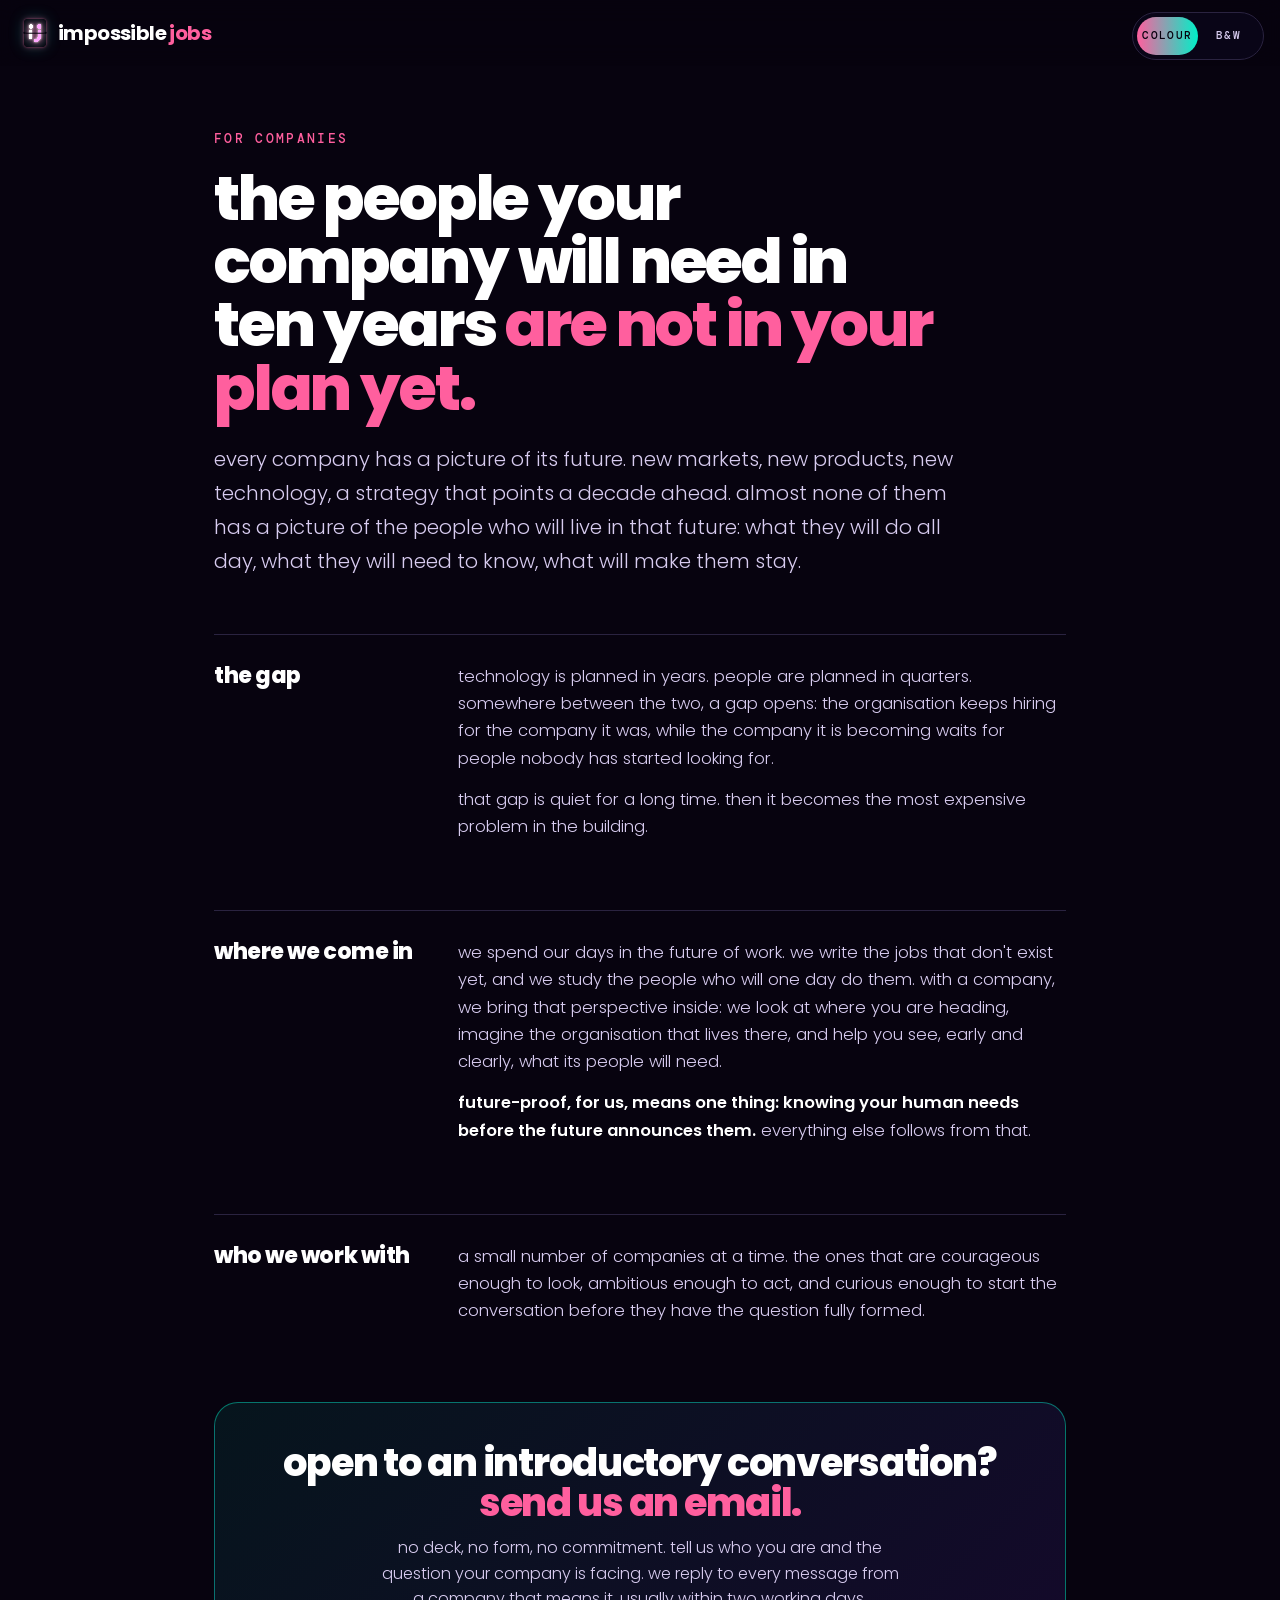
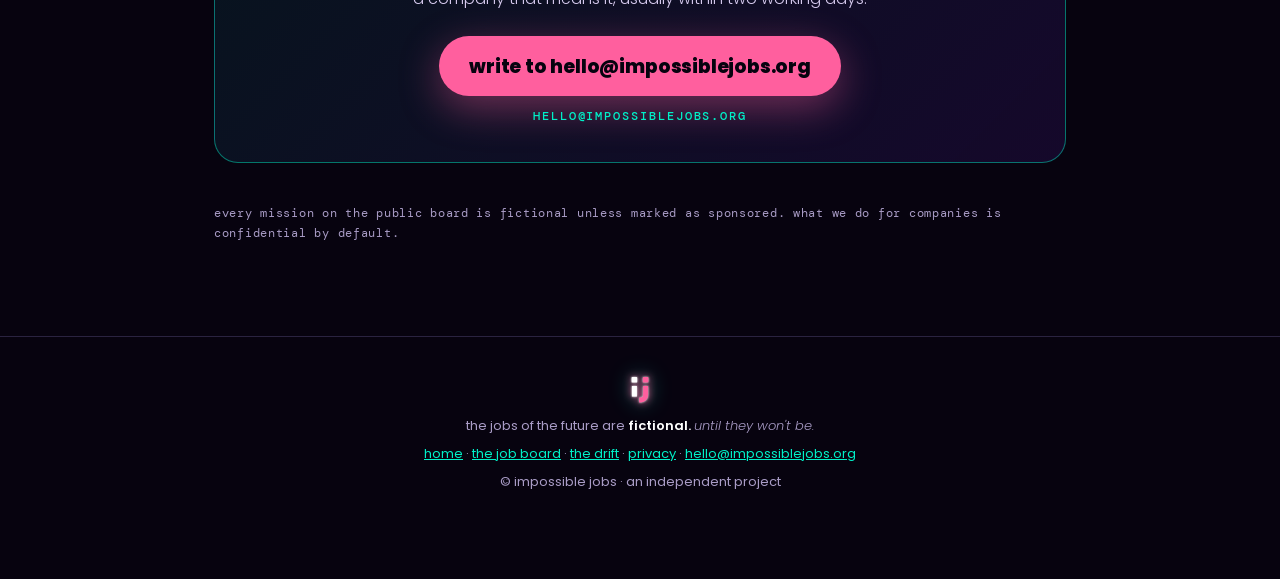
==== commit d681dd3e: "Add files via upload" ====
--- a/companies.html
+++ b/companies.html
@@ -3,13 +3,13 @@
 <head>
 <meta charset="utf-8">
 <meta name="viewport" content="width=device-width, initial-scale=1, viewport-fit=cover">
-<title>for companies who live in the future · impossible jobs</title>
-<meta name="description" content="the roles that will define your next decade haven't been written yet. we help courageous, future-oriented companies write them, test them, and find the people built for them.">
+<title>for companies · impossible jobs</title>
+<meta name="description" content="we help companies become future-proof by anticipating the human needs of the next decade. an introductory conversation is one email away.">
 <meta name="theme-color" content="#07030f">
 <script>try{if(localStorage.getItem('ij-theme')==='mono')document.documentElement.setAttribute('data-theme','mono')}catch(e){}</script>
 <meta property="og:type" content="website">
-<meta property="og:title" content="impossible jobs · for companies who live in the future">
-<meta property="og:description" content="the roles that will define your next decade haven't been written yet.">
+<meta property="og:title" content="impossible jobs · for companies">
+<meta property="og:description" content="future-proof your organisation: anticipate the human needs of the next decade.">
 <meta property="og:image" content="https://impossiblejobs.org/og.png">
 <link rel="canonical" href="https://impossiblejobs.org/companies.html">
 <link rel="icon" href="favicon.svg" type="image/svg+xml">
@@ -22,30 +22,23 @@
 <link rel="stylesheet" href="mono.css">
 <style>
   .cos-page { position: relative; z-index: 1; padding: 130px 24px 80px; }
-  .cos-page .wrap { max-width: 980px; }
-  .cos-page h1 { font-size: clamp(34px, 5.4vw, 64px); line-height: 1.02; letter-spacing: -.035em; font-weight: 800; margin: 14px 0 20px; max-width: 16ch; }
+  .cos-page .wrap { max-width: 900px; }
+  .cos-page h1 { font-size: clamp(34px, 5.4vw, 62px); line-height: 1.02; letter-spacing: -.035em; font-weight: 800; margin: 14px 0 22px; max-width: 18ch; }
   .cos-page h1 em { font-style: normal; color: var(--pink); }
-  .cos-page .lede { max-width: 62ch; }
-  .offers { display: grid; grid-template-columns: repeat(3, 1fr); gap: 18px; margin: 46px 0 0; }
-  .offer { padding: 26px 24px 24px; border-radius: 20px; border: 1px solid var(--line); background: linear-gradient(165deg, rgba(107,43,217,.18), rgba(7,3,15,.7) 60%); }
-  .offer .n { font: 500 12px/1.4 var(--mono); letter-spacing: .2em; text-transform: uppercase; color: var(--cyan); }
-  .offer h3 { margin: 12px 0 8px; font-size: 22px; font-weight: 800; letter-spacing: -.02em; color: #fff; }
-  .offer p { margin: 0; color: var(--lavender); font-weight: 300; line-height: 1.6; font-size: 15px; }
-  .offer .who { margin-top: 14px; font: 500 11px/1.5 var(--mono); letter-spacing: .12em; text-transform: uppercase; color: var(--muted); }
-  .cos-how { margin: 70px 0 0; }
-  .cos-how ol { list-style: none; padding: 0; margin: 22px 0 0; display: grid; gap: 14px; }
-  .cos-how li { display: grid; grid-template-columns: 54px 1fr; gap: 14px; align-items: start; padding: 18px 20px; border-radius: 16px; border: 1px solid var(--line); }
-  .cos-how .k { font: 700 22px/1 'Poppins', sans-serif; color: var(--pink); }
-  .cos-how b { display: block; color: #fff; margin-bottom: 4px; }
-  .cos-how p { margin: 0; color: var(--lavender); font-weight: 300; line-height: 1.6; font-size: 15px; }
-  .cos-for { margin: 70px 0 0; display: grid; grid-template-columns: 1fr 1fr; gap: 28px; }
-  .cos-for h2 { font-size: 22px; margin: 0 0 12px; }
-  .cos-for ul { margin: 0; padding-left: 18px; color: var(--lavender); font-weight: 300; line-height: 1.7; }
-  .cos-contact { margin: 70px 0 0; padding: 34px 30px; border-radius: 22px; border: 1px solid var(--line); background: rgba(12,8,28,.6); display: grid; grid-template-columns: 1fr auto; gap: 24px; align-items: center; }
-  .cos-contact h2 { margin: 0 0 8px; font-size: 26px; }
-  .cos-contact p { margin: 0; color: var(--lavender); font-weight: 300; }
-  .cos-page .fine { font-family: var(--mono); font-size: 12px; letter-spacing: .06em; color: var(--muted); margin-top: 40px; }
-  @media (max-width: 760px) { .offers, .cos-for, .cos-contact { grid-template-columns: 1fr; } .cos-page { padding-top: 110px; } }
+  .cos-page .lede { max-width: 64ch; font-size: clamp(17px, 1.6vw, 20px); }
+  .cos-block { margin: 56px 0 0; display: grid; grid-template-columns: 220px 1fr; gap: 24px; align-items: start; padding-top: 28px; border-top: 1px solid var(--line); }
+  .cos-block h2 { margin: 0; font-size: 22px; font-weight: 800; letter-spacing: -.02em; line-height: 1.15; }
+  .cos-block p { margin: 0 0 14px; color: var(--lavender); font-weight: 300; line-height: 1.65; font-size: 16.5px; }
+  .cos-block p strong { color: #fff; font-weight: 600; }
+  .cos-ask { margin: 64px 0 0; padding: 40px 34px; border-radius: 24px; border: 1px solid rgba(0,240,200,.45); background: linear-gradient(135deg, rgba(0,240,200,.08), rgba(107,43,217,.14)); text-align: center; }
+  .cos-ask h2 { margin: 0 0 12px; font-size: clamp(26px, 3.4vw, 38px); font-weight: 800; letter-spacing: -.03em; line-height: 1.05; }
+  .cos-ask h2 em { font-style: normal; color: var(--pink); }
+  .cos-ask p { max-width: 52ch; margin: 0 auto 24px; color: var(--lavender); font-weight: 300; line-height: 1.6; }
+  .cos-ask .mailto { display: inline-flex; align-items: center; gap: 12px; height: 60px; padding: 0 30px; border-radius: 999px; background: var(--pink); color: #07030f; text-decoration: none; font-weight: 800; font-size: 19px; letter-spacing: -.01em; box-shadow: 0 12px 40px rgba(255,95,158,.4); transition: transform .25s; }
+  .cos-ask .mailto:hover { transform: translateY(-2px); }
+  .cos-ask .cos-addr { display: block; margin-top: 14px; font: 500 12px/1 var(--mono); letter-spacing: .16em; text-transform: uppercase; color: var(--cyan); }
+  .cos-page .fine { font-family: var(--mono); font-size: 12px; letter-spacing: .06em; color: var(--muted); margin-top: 40px; line-height: 1.7; }
+  @media (max-width: 760px) { .cos-block { grid-template-columns: 1fr; gap: 10px; } .cos-page { padding-top: 110px; } .cos-ask { padding: 32px 22px; } .cos-ask .mailto { height: 54px; font-size: 17px; padding: 0 22px; } }
 </style>
 </head>
 <body>
@@ -55,38 +48,40 @@
 
   <main class="cos-page">
     <div class="wrap">
-      <p class="eyebrow pink">for companies who live in the future</p>
-      <h1>the roles that will define your next decade <em>haven't been written yet.</em></h1>
-      <p class="lede">most companies hire for the organisation they were. a few hire for the one they're becoming. this page is for the second kind: courageous enough to describe a role before it exists, ambitious enough to test it in public, and future-oriented enough to want the person who was built for it before anyone else does.</p>
-      <p class="lede">we don't write job descriptions and we don't read CVs. we write missions: a problem worth solving, the trajectory it sits on, and the kind of person who would love solving it. then we find out who that person is.</p>
+      <p class="eyebrow pink">for companies</p>
+      <h1>the people your company will need in ten years <em>are not in your plan yet.</em></h1>
+      <p class="lede">every company has a picture of its future. new markets, new products, new technology, a strategy that points a decade ahead. almost none of them has a picture of the people who will live in that future: what they will do all day, what they will need to know, what will make them stay.</p>
 
-      <div class="offers">
-        <div class="offer"><p class="n">01 · a mission for your company</p><h3>write the role before it exists</h3><p>we rewrite the role you can't yet describe as a mission on the board, in your name. it's published to people who choose jobs by what drives them, and it tells the market what you're becoming.</p><p class="who">for a company with one role it can't fill with a title</p></div>
-        <div class="offer"><p class="n">02 · the drift, for organisations</p><h3>measure the gap</h3><p>where has your organisation drifted from the future it wants? not only its people: its time, its tools, its structures. a diagnosis of the gap between what the work asks for and what you're actually made of.</p><p class="who">for a leadership team that suspects the gap but can't see it</p></div>
-        <div class="offer"><p class="n">03 · the people built for it</p><h3>find them before they're hireable</h3><p>the drift tells us who people are before a CV does. when your mission matches someone's heading, you meet them first, with our help on the conversation nobody has had yet.</p><p class="who">for a company ready to hire for 2030 in 2026</p></div>
+      <div class="cos-block">
+        <h2>the gap</h2>
+        <div>
+          <p>technology is planned in years. people are planned in quarters. somewhere between the two, a gap opens: the organisation keeps hiring for the company it was, while the company it is becoming waits for people nobody has started looking for.</p>
+          <p>that gap is quiet for a long time. then it becomes the most expensive problem in the building.</p>
+        </div>
       </div>
 
-      <div class="cos-how">
-        <p class="eyebrow">how it works</p>
-        <h2 class="h2" style="margin:10px 0 0">four weeks, <em>one mission.</em></h2>
-        <ol>
-          <li><span class="k">1</span><div><b>the question.</b><p>a working session on the one thing your company will need to do that nobody has done. we leave with a problem, not a title.</p></div></li>
-          <li><span class="k">2</span><div><b>the mission.</b><p>we write it as a posting from the future: the company, the problem, the person, the catch. you approve every word.</p></div></li>
-          <li><span class="k">3</span><div><b>the launch.</b><p>it goes on the board and on our channels in your name. people read it, claim a seat, tag the person it was written for.</p></div></li>
-          <li><span class="k">4</span><div><b>the people.</b><p>you meet the ones who were built for it, with the drift as the first conversation. what happens next is yours.</p></div></li>
-        </ol>
+      <div class="cos-block">
+        <h2>where we come in</h2>
+        <div>
+          <p>we spend our days in the future of work. we write the jobs that don't exist yet, and we study the people who will one day do them. with a company, we bring that perspective inside: we look at where you are heading, imagine the organisation that lives there, and help you see, early and clearly, what its people will need.</p>
+          <p><strong>future-proof, for us, means one thing: knowing your human needs before the future announces them.</strong> everything else follows from that.</p>
+        </div>
       </div>
 
-      <div class="cos-for">
-        <div><h2>this is for you if</h2><ul><li>you can name a problem your company will face before you can name the job</li><li>you'd rather be early than safe</li><li>you believe people are more than their last title</li><li>you're willing to say so in public</li></ul></div>
-        <div><h2>this is not for you if</h2><ul><li>you need a role filled by friday</li><li>you want a CV database</li><li>you'd like the future to look like the present, only cheaper</li></ul></div>
+      <div class="cos-block">
+        <h2>who we work with</h2>
+        <div>
+          <p>a small number of companies at a time. the ones that are courageous enough to look, ambitious enough to act, and curious enough to start the conversation before they have the question fully formed.</p>
+        </div>
       </div>
 
-      <div class="cos-contact">
-        <div><h2>tell us the problem. we'll write the role.</h2><p>one email. no deck required. we reply to every message from a company that means it.</p></div>
-        <a class="cta-main" href="mailto:hello@impossiblejobs.org?subject=a%20role%20from%20the%20future">write to us →</a>
+      <div class="cos-ask" id="talk">
+        <h2>open to an introductory conversation? <em>send us an email.</em></h2>
+        <p>no deck, no form, no commitment. tell us who you are and the question your company is facing. we reply to every message from a company that means it, usually within two working days.</p>
+        <a class="mailto" href="mailto:hello@impossiblejobs.org?subject=introductory%20conversation">write to hello@impossiblejobs.org</a>
+        <span class="cos-addr">hello@impossiblejobs.org</span>
       </div>
-      <p class="fine">every mission on the public board is fictional unless marked as sponsored. a sponsored mission is a real intention from a real company, written the same way.</p>
+      <p class="fine">every mission on the public board is fictional unless marked as sponsored. what we do for companies is confidential by default.</p>
     </div>
   </main>
 
--- a/site.css
+++ b/site.css
@@ -782,4 +782,125 @@
   .steps li.wip { border-style: dashed; opacity: .85; }
   .steps li.wip h3 { color: var(--lavender); }
   .soon-tag { display: inline-block; padding: 6px 10px; border-radius: 999px; border: 1px solid var(--amber); color: var(--amber); font: 500 10px/1 var(--mono); letter-spacing: .16em; text-transform: uppercase; }
-  .mrail .mod[data-i="3"] { grid-column: 1 / -1; }
+  .steps li.cos-step { border-color: rgba(0,240,200,.45); }
+  .steps li.cos-step .n { color: var(--amber); }
+
+  /* for companies: its own door, outside the candidate's steps */
+  .bar-cos { position: absolute; right: 500px; top: 50%; translate: 0 -50%; height: 40px; padding: 0 16px; border-radius: 999px; border: 1px solid var(--line); color: var(--lavender); text-decoration: none;
+    font: 500 11px/40px var(--mono); letter-spacing: .14em; text-transform: uppercase; white-space: nowrap; transition: border-color .25s, color .25s; }
+  .bar-cos:hover { border-color: var(--cyan); color: #fff; }
+  @media (max-width: 1100px) { .bar-cos { display: none; } }
+  .cos-band { position: relative; z-index: 1; margin: 40px 24px 0; padding: clamp(40px, 7vh, 72px) 24px; border-radius: 28px; border: 1px solid rgba(0,240,200,.3); background: linear-gradient(135deg, rgba(0,240,200,.08), rgba(107,43,217,.14)); text-align: center; }
+  .cos-band .eyebrow { color: var(--cyan); }
+  .cos-band h2 { max-width: 20ch; margin: 12px auto 12px; font-size: clamp(26px, 3.6vw, 40px); font-weight: 800; letter-spacing: -.03em; line-height: 1.05; }
+  .cos-band h2 em { font-style: normal; color: var(--pink); }
+  .cos-band p { max-width: 54ch; margin: 0 auto 22px; color: var(--lavender); font-weight: 300; line-height: 1.6; }
+
+  /* the pass: the companies door, apart from the modules (a different ticket) */
+  .pass-cos { display: grid; grid-template-columns: 1fr auto; gap: 6px 16px; align-items: center; margin: 14px 0 0; padding: 16px 18px; border-radius: 16px; text-decoration: none;
+    background: #07030f; color: #ece8f5; border: 1px solid rgba(0,240,200,.45); box-shadow: inset 4px 0 0 var(--cyan); }
+  .pass-cos .pc-k { grid-column: 1; font: 500 10px/1 var(--mono); letter-spacing: .16em; text-transform: uppercase; color: var(--cyan); }
+  .pass-cos .pc-t { grid-column: 1; font-size: 15px; font-weight: 600; line-height: 1.35; color: #fff; letter-spacing: -.01em; }
+  .pass-cos .pc-go { grid-column: 2; grid-row: 1 / 3; height: 40px; padding: 0 16px; border-radius: 999px; border: 1px solid var(--cyan); color: var(--cyan); font: 500 11px/40px var(--mono); letter-spacing: .14em; text-transform: uppercase; white-space: nowrap; }
+  .pass-cos:hover .pc-go { background: var(--cyan); color: #07030f; }
+  @media (max-width: 480px) { .pass-cos { grid-template-columns: 1fr; } .pass-cos .pc-go { grid-column: 1; grid-row: auto; justify-self: start; } }
+
+  /* the pass: four square cards, two by two, so the whole ticket fits without scrolling */
+  .mrail .mod-grid { grid-template-columns: 1fr 1fr !important; gap: 12px; }
+  .mrail .mod[data-i="0"], .mrail .mod[data-i="3"] { grid-column: auto !important; }
+  .mrail .mod { aspect-ratio: 1 / 1; display: flex !important; flex-direction: column; padding: 14px 15px 13px !important; min-height: 0; overflow: hidden; }
+  .mrail .mod .top { margin-bottom: 8px !important; }
+  .mrail .mod .icon { width: 40px !important; height: 40px !important; margin: 0 0 8px !important; }
+  .mrail .mod h3 { margin: 0 0 4px !important; font-size: clamp(17px, 1.5vw, 20px) !important; line-height: 1.1; }
+  .mrail .mod p { font-size: 13px !important; line-height: 1.4 !important; max-height: 2.8em; -webkit-line-clamp: 2 !important; }
+  .mrail .mod .foot { margin-top: auto !important; padding-top: 8px !important; }
+  .mrail .mod .boot { margin-bottom: 6px !important; }
+  .mrail .mod .cta { margin-top: 8px !important; font-size: 14px !important; }
+  .mrail .mod .cta .arrow { width: 32px !important; height: 32px !important; }
+  .mrail .mod.activating .cta { font-size: 10px !important; height: auto !important; }
+  .mrail-head { margin-bottom: 0; } .mrail .mod-grid { margin-top: 14px !important; margin-bottom: 0 !important; }
+  .mrail-panel { width: min(600px, calc(96vw - var(--stubw))) !important; }
+  @media (max-width: 700px) {
+    .mrail .mod-grid { gap: 10px; }
+    .mrail .mod { padding: 10px 10px 9px !important; }
+    .mrail .mod .top .num { font-size: 9px; }
+    .mrail .mod .status b { display: none; }
+    .mrail .mod .icon { width: 30px !important; height: 30px !important; margin-bottom: 6px !important; }
+    .mrail .mod h3 { font-size: 15px !important; }
+    .mrail .mod p, .mrail .mod .boot { display: none !important; }
+    .mrail .mod .cta { font-size: 12px !important; }
+    .mrail .mod .cta .arrow { width: 28px !important; height: 28px !important; }
+  }
+  /* the companies door in the top bar: yellow, the pass's accent colour, in colour and in black & white */
+  .bar-cos { background: #ffc857; border-color: #ffc857; color: #07030f; font-weight: 600; box-shadow: 0 0 18px rgba(255,200,87,.35); }
+  .bar-cos:hover { background: #ffd47a; border-color: #ffd47a; color: #07030f; }
+
+  /* square size follows the screen height: four squares + the header + the companies ticket + the footer always fit */
+  .mrail-panel { --card: 200px; }   /* the exact size is measured by holo.js when the pass opens (fitCards) */
+  .mrail .mod-grid { grid-template-columns: repeat(2, var(--card)) !important; justify-content: start; }
+  .mrail .mod { width: var(--card); height: var(--card); aspect-ratio: auto; container-type: inline-size; }
+  .mrail-h { font-size: clamp(19px, 1.8vw, 24px) !important; }
+  /* the squares slim down in steps as they shrink, so nothing is ever cut */
+  @container (max-width: 226px) { .mod p, .mod .boot { display: none !important; } }
+  @container (max-width: 200px) { .mod .top .num { font-size: 9px; } .mod .status b { display: none; } .mod .icon { width: 32px !important; height: 32px !important; margin-bottom: 6px !important; } .mod h3 { font-size: 15px !important; } }
+  @container (max-width: 160px) { .mod .icon { display: none !important; } .mod .top { margin-bottom: 6px !important; } .mod h3 { font-size: 14px !important; } .mod .cta { margin-top: 4px !important; font-size: 12px !important; } .mod .cta .arrow { width: 26px !important; height: 26px !important; } .mod.activating .cta { font-size: 9px !important; } }
+  @container (max-width: 140px) { .mod .foot { padding-top: 4px !important; } .mod .cta span:first-child { display: none; } .mod.activating .cta { display: none !important; } .mod .cta { justify-content: flex-end !important; } }
+  @container (max-width: 125px) { .mod h3 { font-size: 13px !important; } .mod .top .num { font-size: 8px; letter-spacing: .1em; } .mod .top { margin-bottom: 4px !important; } .mod .foot { display: none !important; } }   /* smallest screens: the whole card is the link */
+  @media (max-width: 700px) {
+    .pass-cos { padding: 12px 14px; } .pass-cos .pc-t { display: none; }
+    .mrail-foot .ticket-code { display: none; }
+  }
+
+  /* the companies ticket matches the width of the squares */
+  .mrail .pass-cos { width: calc(2 * var(--card) + 12px); max-width: 100%; box-sizing: border-box; }
+
+  /* a narrow companies ticket keeps only its label and button, so its height never feeds back into the squares */
+  .mrail .pass-cos { container-type: inline-size; }
+  @container (max-width: 430px) {
+    .pass-cos .pc-t { display: none !important; }
+  }
+
+  /* how it works = the pass's module cards, on the page: same card, number, status light, icon and bar */
+  .steps .step { padding: 0; border: 0; background: none; box-shadow: none; }
+  .steps .step::before { z-index: 2; }
+  .step-in { height: 100%; box-sizing: border-box; display: flex; flex-direction: column; padding: 18px 18px 16px; border-radius: 18px; border: 1px solid var(--line); text-decoration: none; color: inherit;
+    background: linear-gradient(165deg, rgba(107,43,217,.25), rgba(7,3,15,.75) 60%); transition: border-color .3s, transform .3s, box-shadow .3s; }
+  a.step-in:hover { border-color: var(--pink); transform: translateY(-3px); box-shadow: 0 18px 40px rgba(255,95,158,.18); }
+  .step.now .step-in { border-color: var(--pink); box-shadow: 0 0 40px rgba(255,95,158,.18); }
+  .step.wip .step-in { border-style: dashed; }
+  .step-top { display: flex; justify-content: space-between; align-items: center; gap: 8px; font: 500 11px/1 var(--mono); letter-spacing: .14em; text-transform: uppercase; color: var(--muted); }
+  .step-top .status { padding: 5px 9px; font-size: 10px; gap: 6px; }
+  .step.online .status { color: var(--cyan); border-color: rgba(0,240,200,.35); } .step.online .status i { box-shadow: 0 0 10px var(--cyan); }
+  .step.activating .status { color: var(--amber); border-color: rgba(255,200,87,.35); } .step.activating .status i { animation: blink 1s steps(2) infinite; }
+  .step-icon { display: block; width: 46px; height: 46px; margin: 18px 0 12px; } .step-icon svg { width: 100%; height: 100%; }
+  .step-t { font-size: 22px; font-weight: 800; letter-spacing: -.02em; line-height: 1.1; color: #fff; }
+  .step-l { margin-top: 4px; font: 500 11px/1.4 var(--mono); letter-spacing: .1em; text-transform: uppercase; color: var(--pink); }
+  .step-p { margin: 10px 0 14px; color: var(--lavender); font-weight: 300; line-height: 1.5; font-size: 14.5px; }
+  .step-bar { display: block; margin-top: auto; height: 4px; border-radius: 999px; background: #1a1430; overflow: hidden; }
+  .step-bar i { display: block; height: 100%; width: var(--w); background: var(--cyan); box-shadow: 0 0 10px var(--cyan); }
+  .step.activating .step-bar i { background: repeating-linear-gradient(-45deg, var(--amber) 0 6px, #c9952f 6px 12px); box-shadow: none; }
+  .step-cta { margin-top: 12px; font-weight: 700; font-size: 15px; color: #fff; }
+  a.step-in .step-cta { color: var(--pink); }
+  .step.activating .step-cta { font: 500 11px/1.4 var(--mono); letter-spacing: .12em; text-transform: uppercase; color: var(--muted); }
+  .steps-pass { display: flex; flex-wrap: wrap; align-items: center; gap: 10px 14px; margin: 22px 0 0; font: 500 12px/1.5 var(--mono); letter-spacing: .08em; color: var(--muted); }
+  .steps-pass .tick { width: 22px; height: 30px; border-radius: 3px; background: #ece8f5; box-shadow: 0 0 10px rgba(255,95,158,.35); flex: none;
+    -webkit-mask-image: radial-gradient(circle 4px at 100% 50%, transparent 96%, #000 100%); mask-image: radial-gradient(circle 4px at 100% 50%, transparent 96%, #000 100%); }
+  .open-pass { appearance: none; border: 1px solid var(--line); background: none; color: var(--cyan); height: 36px; padding: 0 14px; border-radius: 999px; font: 500 11px/1 var(--mono); letter-spacing: .14em; text-transform: uppercase; cursor: pointer; }
+  .open-pass:hover { border-color: var(--cyan); color: #fff; }
+  /* the stub's lights answer the cards: hover a module, its light flares on the pass */
+  .mrail-leds i { transition: transform .25s, box-shadow .25s; }
+  .mrail-leds i.lit { transform: scale(1.7); box-shadow: 0 0 0 2px #07030f, 0 0 12px var(--pink) !important; }
+  a.step-in, a.step-in * { text-decoration: none; }
+
+  /* each square keeps a short description at every size */
+  .mrail .mod .mod-sub { display: block; margin: 0 0 6px; font: 500 10.5px/1.35 var(--mono); letter-spacing: .06em; color: var(--pink); }
+  @container (max-width: 200px) { .mod .mod-sub { font-size: 10px; } }
+  @container (max-width: 160px) { .mod .mod-sub { font-size: 9.5px; letter-spacing: .03em; margin-bottom: 4px; } .mod .boot-bar { display: none; } }
+  @container (max-width: 140px) { .mod .mod-sub { font-size: 9px; } }
+
+  /* small squares: tighter type so title + description always fit */
+  @container (max-width: 160px) { .mod h3 { font-size: 13px !important; line-height: 1.05 !important; margin-bottom: 3px !important; } .mod .top { margin-bottom: 5px !important; } }
+  @container (max-width: 130px) { .mod h3 { font-size: 12px !important; } .mod .mod-sub { font-size: 8.5px !important; line-height: 1.3; } .mod .status { padding: 4px 6px !important; } }
+  /* phones: the pass gives the room to the squares (the small print goes) */
+  @media (max-width: 700px) { .mrail-foot, .mrail-eyebrow { display: none !important; } .mrail .mod { padding: 9px 9px 8px !important; } }
+  .mrail .mod h3, .mrail .mod .mod-sub { align-self: flex-start !important; text-align: left; }
--- a/mono.css
+++ b/mono.css
@@ -438,3 +438,46 @@
 
 html[data-theme="mono"] .steps li.wip { border-style: dashed !important; }
 html[data-theme="mono"] .soon-tag { border-color: #000 !important; color: #000 !important; }
+/* the flip has to be seen: the folding leaf keeps its shade in black & white */
+html[data-theme="mono"] .flap .leaf .face::after { background: linear-gradient(rgba(0,0,0,.55), rgba(0,0,0,0)) !important; }
+html[data-theme="mono"] .flap .leaf .face.back { background: #f4f4f4 !important; }
+html[data-theme="mono"] .flap .seam { background: #000 !important; }
+html[data-theme="mono"] .flap .seam::before, html[data-theme="mono"] .flap .seam::after { background: #000 !important; box-shadow: none !important; }
+/* phones: the in-bar switch is compact on every page that has one */
+@media (max-width: 700px) {
+  .theme-switch.inbar { --w: 44px; padding: 0; justify-content: center; margin-left: 10px; }
+  .theme-switch.inbar span, .theme-switch.inbar::before { display: none; }
+  .theme-switch.inbar::after { content: "◐"; font: 700 16px/1 'Poppins', system-ui, sans-serif; color: #fff; }
+  html[data-theme="mono"] .theme-switch.inbar::after { color: #000; }
+}
+
+html[data-theme="mono"] .cos-band { background: #fff !important; border: 1.5px solid #000 !important; box-shadow: 6px 6px 0 var(--g2) !important; }
+html[data-theme="mono"] .bar-cos { background: #ffc857 !important; color: #000 !important; border: 1.5px solid #000 !important; box-shadow: 3px 3px 0 #000 !important; }   /* the one colour kept in black & white */
+
+html[data-theme="mono"] .pass-cos { background: #000 !important; color: #fff !important; border-color: #000 !important; box-shadow: none !important; }
+html[data-theme="mono"] .pass-cos * { color: #fff !important; }
+html[data-theme="mono"] .pass-cos .pc-go { border-color: #fff !important; }
+
+html[data-theme="mono"] .cos-block { border-top-color: #000 !important; }
+html[data-theme="mono"] .cos-ask { background: #fff !important; border: 1.5px solid #000 !important; box-shadow: 6px 6px 0 var(--g2) !important; }
+html[data-theme="mono"] .cos-ask .mailto { background: #000 !important; color: #fff !important; box-shadow: none !important; }
+html[data-theme="mono"] :is(.cos-block p, .cos-block p strong, .cos-block h2, .cos-ask p, .cos-ask h2, .cos-ask .cos-addr, .cos-page .lede) { color: #000 !important; }
+
+/* how it works cards, in black & white: the pass cards' paper look */
+html[data-theme="mono"] .step-in { background: #fff !important; border: 1.5px solid #000 !important; box-shadow: 5px 5px 0 var(--g2) !important; }
+html[data-theme="mono"] .step.now .step-in, html[data-theme="mono"] a.step-in:hover { box-shadow: 6px 6px 0 #000 !important; }
+html[data-theme="mono"] .step.wip .step-in { border-style: dashed !important; }
+html[data-theme="mono"] :is(.step-t, .step-l, .step-p, .step-cta, a.step-in .step-cta, .step-top, .steps-pass) { color: #000 !important; }
+html[data-theme="mono"] .step .status { border: 1.5px solid #000 !important; color: #000 !important; }
+html[data-theme="mono"] .step.online .status i { background: #000 !important; box-shadow: none !important; }
+html[data-theme="mono"] .step.activating .status i { background: transparent !important; box-shadow: inset 0 0 0 1.5px #000 !important; }
+html[data-theme="mono"] .step-bar { background: #fff !important; outline: 1.5px solid #000; }
+html[data-theme="mono"] .step-bar i { background: #000 !important; box-shadow: none !important; }
+html[data-theme="mono"] .step.activating .step-bar i { background: repeating-linear-gradient(-45deg, #000 0 4px, #fff 4px 8px) !important; }
+html[data-theme="mono"] .steps-pass .tick { background: #fff !important; outline: 1.5px solid #000; box-shadow: none !important; }
+html[data-theme="mono"] .open-pass { color: #000 !important; border-color: #000 !important; }
+html[data-theme="mono"] .mrail-leds i.lit { box-shadow: 0 0 0 2px #fff, 0 0 0 3.5px #000 !important; }
+html[data-theme="mono"] a.step-in, html[data-theme="mono"] a.step-in * { text-decoration: none !important; }
+html[data-theme="mono"] a.step-in .step-cta { text-decoration: underline !important; text-underline-offset: .15em; }
+
+html[data-theme="mono"] .mrail .mod .mod-sub { color: #000 !important; }
